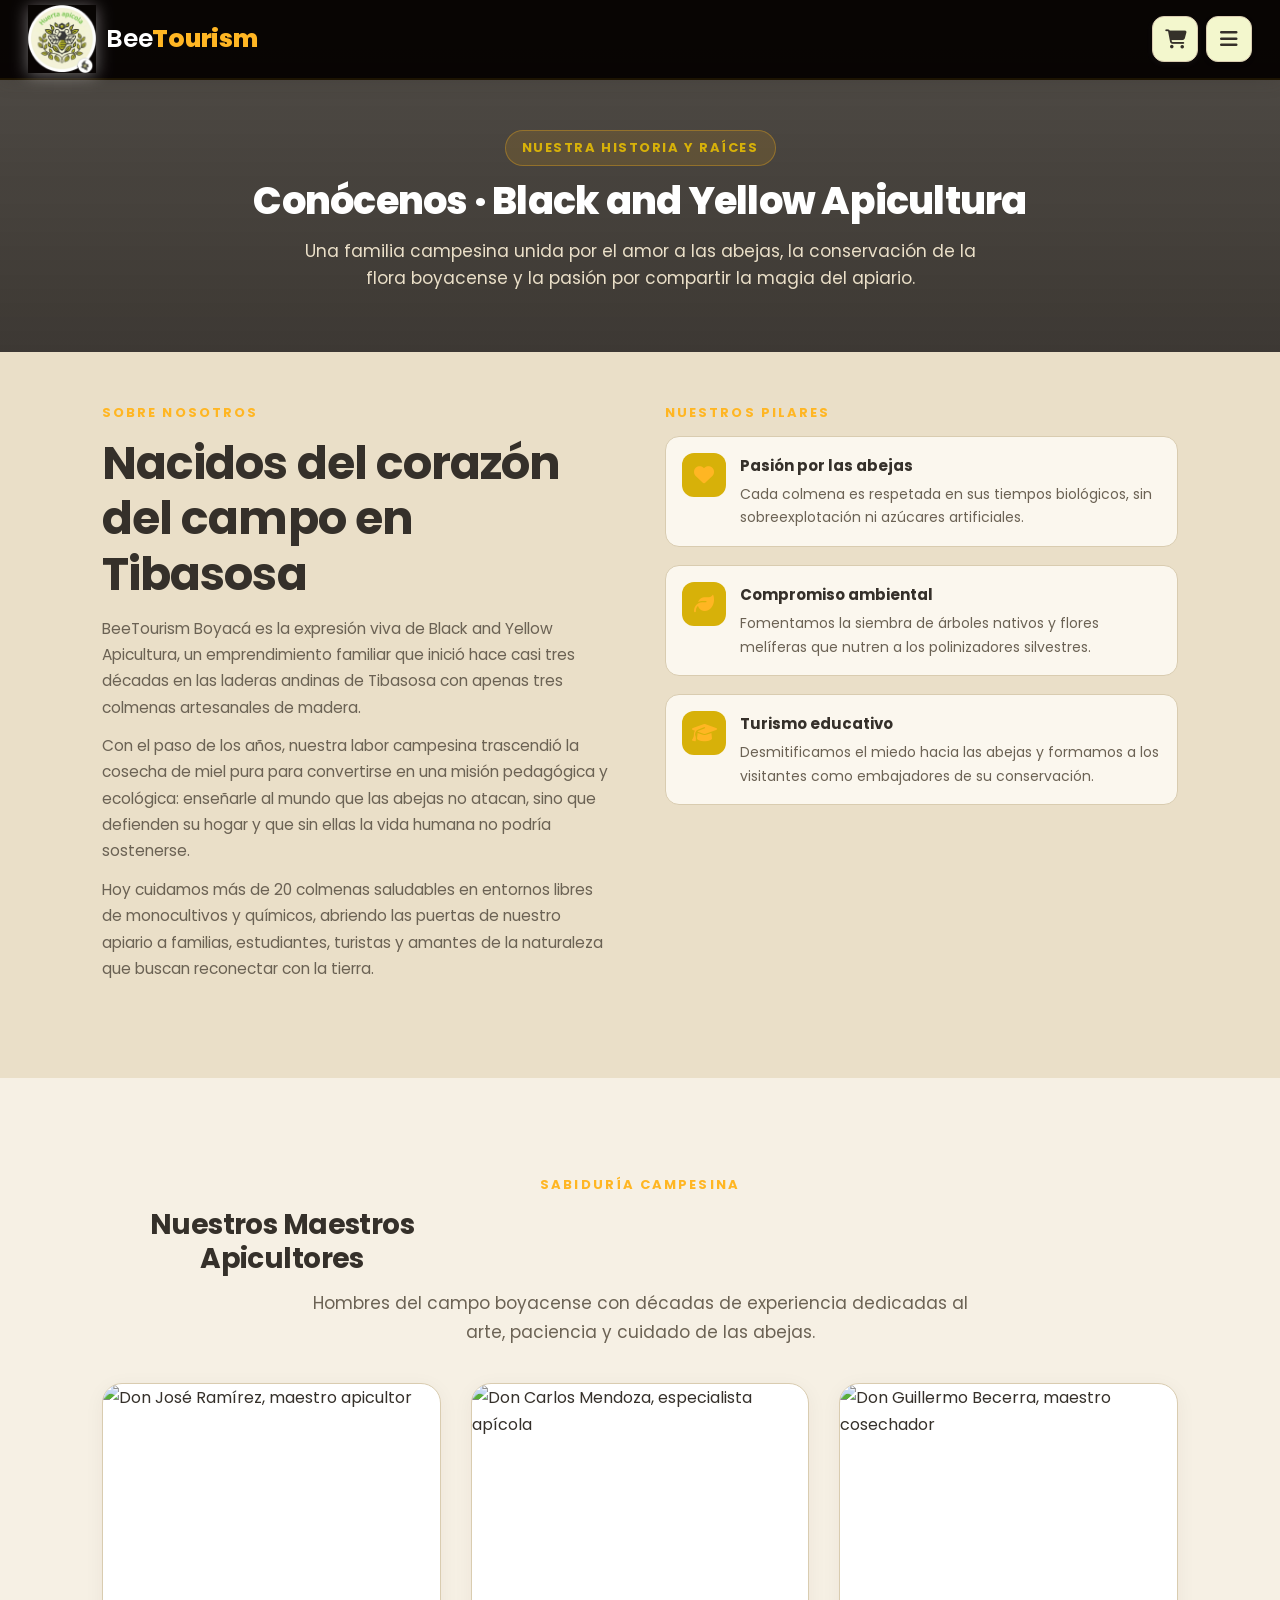
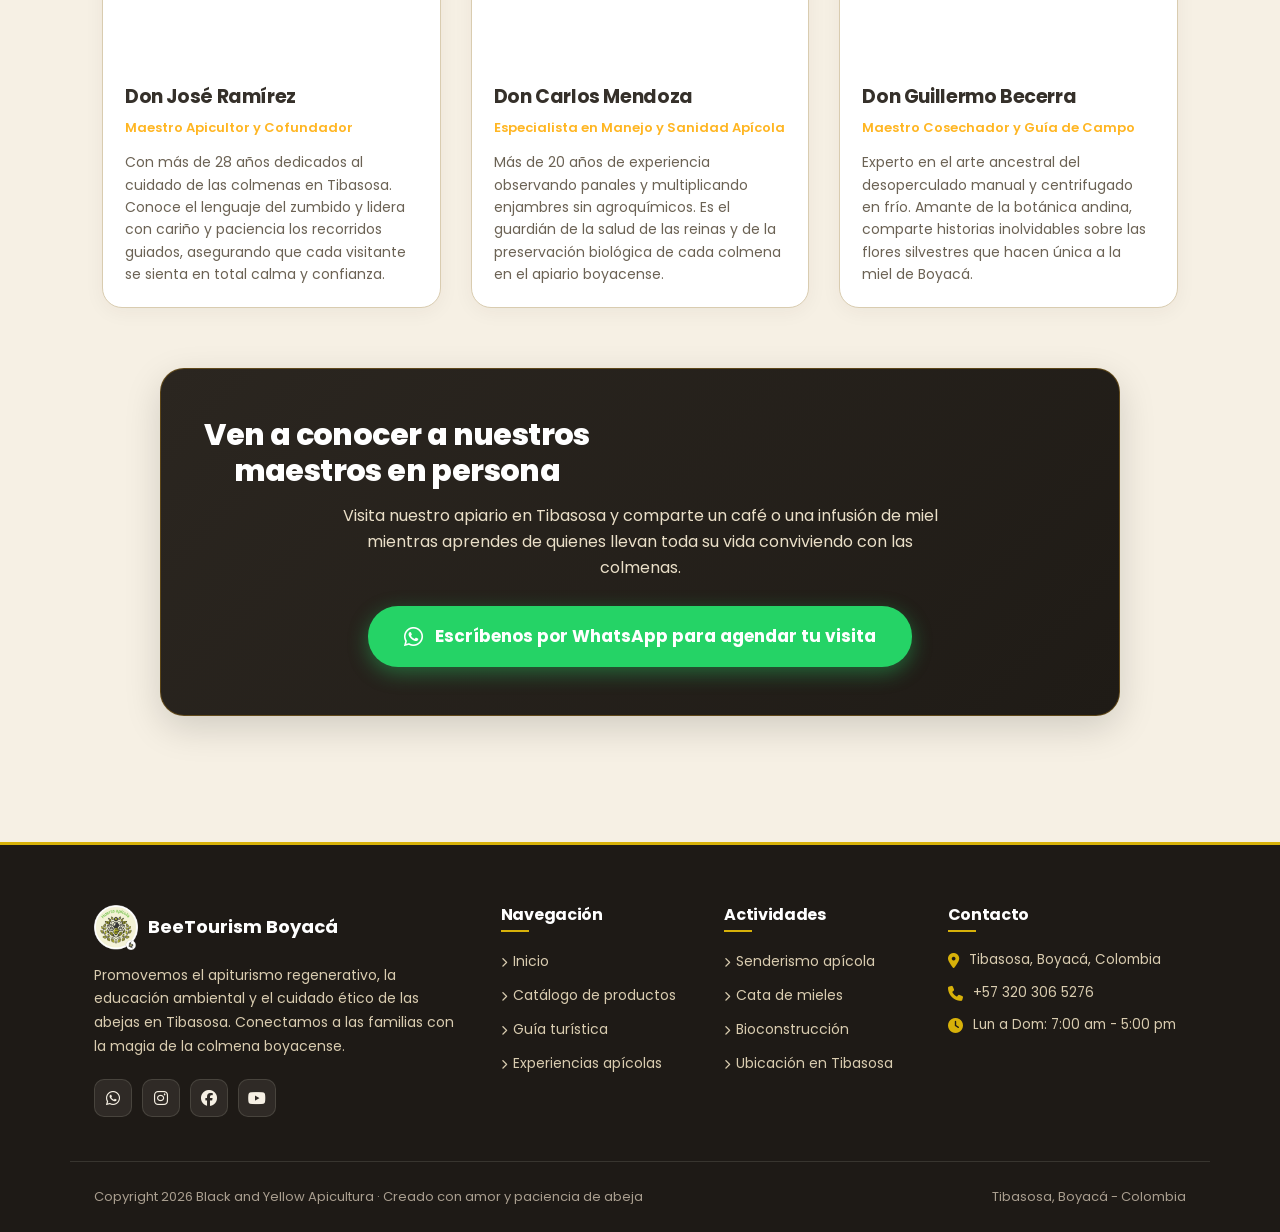
==== conocenos.html @ ba10f4d8 "primer commit front" ====
<!DOCTYPE html>
<html lang="es">

<head>
    <meta charset="utf-8">
    <meta name="viewport" content="width=device-width, initial-scale=1, viewport-fit=cover">
    <title>Conócenos · BeeTourism Boyacá</title>
    <meta name="description" content="Conoce la historia de Black and Yellow Apicultura y a nuestros maestros apicultores tradicionales en Tibasosa, Boyacá.">
    <link rel="preconnect" href="https://fonts.googleapis.com">
    <link rel="preconnect" href="https://fonts.gstatic.com" crossorigin>
    <link href="https://fonts.googleapis.com/css2?family=Poppins:wght@400;500;600;700;800&display=swap" rel="stylesheet">
    <link rel="stylesheet" href="https://cdnjs.cloudflare.com/ajax/libs/font-awesome/6.5.1/css/all.min.css" crossorigin="anonymous" referrerpolicy="no-referrer">
    <link rel="stylesheet" href="BeeTourism.css">
</head>

<body>

    <header id="navbar">
        <a class="logo" href="BeeTourism.html" aria-label="BeeTourism inicio">
            <img src="logo.png" alt="BeeTourism Boyacá Logo">
            <span class="logo-text">Bee<strong>Tourism</strong></span>
        </a>

        <div class="nav-right">
            <button class="nav-btn cart-btn" id="oc" aria-label="Abrir carrito">
                <i class="fa-solid fa-cart-shopping"></i>
                <b id="cn" data-n="0"></b>
            </button>
            <button class="nav-btn menu-btn" id="om" aria-label="Abrir menú">
                <i class="fa-solid fa-bars"></i>
            </button>
        </div>
    </header>

    <div class="veil" id="veil"></div>

    <aside id="side" aria-label="Menú de navegación">
        <button class="btn-close" data-close aria-label="Cerrar menú">
            <i class="fa-solid fa-xmark"></i>
        </button>
        <div class="side-logo">
            <img src="logo.png" alt="BeeTourism Logo" style="width: 38px; height: auto;">
            <span>BeeTourism</span>
        </div>
        <nav>
            <a href="BeeTourism.html">
                <span class="nav-num">01</span>
                Inicio
            </a>
            <a href="catalogo.html">
                <span class="nav-num">02</span>
                Catálogo de productos
            </a>
            <a href="guia-turistica.html">
                <span class="nav-num">03</span>
                Guía turística
            </a>
            <a href="experiencias.html">
                <span class="nav-num">04</span>
                Experiencias apícolas
            </a>
        </nav>
        <p class="side-foot">Tibasosa, Boyacá - Colombia</p>
    </aside>

    <aside id="cart" aria-label="Carrito de compras">
        <button class="btn-close" data-close aria-label="Cerrar carrito">
            <i class="fa-solid fa-xmark"></i>
        </button>
        <h2 class="cart-title"><i class="fa-solid fa-basket-shopping" style="color:var(--honey); margin-right:8px;"></i>Tu carrito</h2>
        <div id="items"></div>
        <div id="foot" class="hide">
            <div class="tot">
                <span>Total</span>
                <span id="tot"></span>
            </div>
            <button class="btn-wa" id="wa-btn">
                <i class="fa-brands fa-whatsapp" style="font-size: 20px;"></i>
                Vamos a WhatsApp
            </button>
            <p class="cart-note">Coordinamos el pago y el despacho por WhatsApp.</p>
        </div>
    </aside>

    <main>

        <section class="page-hero" style="background-image: linear-gradient(rgba(35, 31, 27, 0.78), rgba(35, 31, 27, 0.88)), url('https://images.unsplash.com/photo-1508873696983-2df5293cb32f?auto=format&fit=crop&w=1600&q=80');">
            <span class="eyebrow">Nuestra Historia y Raíces</span>
            <h1>Conócenos · Black and Yellow Apicultura</h1>
            <p>Una familia campesina unida por el amor a las abejas, la conservación de la flora boyacense y la pasión por compartir la magia del apiario.</p>
        </section>

        <section class="bg-alt" style="padding-top: 50px;">
            <div class="wrap two-col">
                <div class="rv">
                    <span class="eyebrow">Sobre nosotros</span>
                    <h2>Nacidos del corazón del campo en Tibasosa</h2>
                    <p>BeeTourism Boyacá es la expresión viva de Black and Yellow Apicultura, un emprendimiento familiar que inició hace casi tres décadas en las laderas andinas de Tibasosa con apenas tres colmenas artesanales de madera.</p>
                    <p>Con el paso de los años, nuestra labor campesina trascendió la cosecha de miel pura para convertirse en una misión pedagógica y ecológica: enseñarle al mundo que las abejas no atacan, sino que defienden su hogar y que sin ellas la vida humana no podría sostenerse.</p>
                    <p>Hoy cuidamos más de 20 colmenas saludables en entornos libres de monocultivos y químicos, abriendo las puertas de nuestro apiario a familias, estudiantes, turistas y amantes de la naturaleza que buscan reconectar con la tierra.</p>
                </div>

                <div class="rv">
                    <span class="eyebrow">Nuestros Pilares</span>
                    <div class="valores" style="margin-top: 10px;">
                        <div class="valor-item">
                            <div class="valor-icon">
                                <i class="fa-solid fa-heart" style="font-size: 20px; color: var(--honey-d);"></i>
                            </div>
                            <div>
                                <strong>Pasión por las abejas</strong>
                                <p>Cada colmena es respetada en sus tiempos biológicos, sin sobreexplotación ni azúcares artificiales.</p>
                            </div>
                        </div>
                        <div class="valor-item">
                            <div class="valor-icon">
                                <i class="fa-solid fa-leaf" style="font-size: 20px; color: var(--honey-d);"></i>
                            </div>
                            <div>
                                <strong>Compromiso ambiental</strong>
                                <p>Fomentamos la siembra de árboles nativos y flores melíferas que nutren a los polinizadores silvestres.</p>
                            </div>
                        </div>
                        <div class="valor-item">
                            <div class="valor-icon">
                                <i class="fa-solid fa-graduation-cap" style="font-size: 20px; color: var(--honey-d);"></i>
                            </div>
                            <div>
                                <strong>Turismo educativo</strong>
                                <p>Desmitificamos el miedo hacia las abejas y formamos a los visitantes como embajadores de su conservación.</p>
                            </div>
                        </div>
                    </div>
                </div>
            </div>
        </section>

        <section>
            <div class="wrap">
                <div style="text-align: center;">
                    <span class="eyebrow">Sabiduría Campesina</span>
                    <h2 class="rv" style="font-size: 28px; margin-top: 8px;">Nuestros Maestros Apicultores</h2>
                    <p class="lead rv" style="max-width: 680px; margin: 10px auto 0;">Hombres del campo boyacense con décadas de experiencia dedicadas al arte, paciencia y cuidado de las abejas.</p>
                </div>

                <div class="beekeepers-grid">

                    <article class="beekeeper-card rv">
                        <img class="beekeeper-img" src="https://images.unsplash.com/photo-1508873696983-2df5293cb32f?auto=format&fit=crop&w=800&q=80" alt="Don José Ramírez, maestro apicultor">
                        <div class="beekeeper-info">
                            <h3>Don José Ramírez</h3>
                            <span class="beekeeper-role">Maestro Apicultor y Cofundador</span>
                            <p>Con más de 28 años dedicados al cuidado de las colmenas en Tibasosa. Conoce el lenguaje del zumbido y lidera con cariño y paciencia los recorridos guiados, asegurando que cada visitante se sienta en total calma y confianza.</p>
                        </div>
                    </article>

                    <article class="beekeeper-card rv">
                        <img class="beekeeper-img" src="https://images.unsplash.com/photo-1473081556163-2a17de81fc97?auto=format&fit=crop&w=800&q=80" alt="Don Carlos Mendoza, especialista apícola">
                        <div class="beekeeper-info">
                            <h3>Don Carlos Mendoza</h3>
                            <span class="beekeeper-role">Especialista en Manejo y Sanidad Apícola</span>
                            <p>Más de 20 años de experiencia observando panales y multiplicando enjambres sin agroquímicos. Es el guardián de la salud de las reinas y de la preservación biológica de cada colmena en el apiario boyacense.</p>
                        </div>
                    </article>

                    <article class="beekeeper-card rv">
                        <img class="beekeeper-img" src="https://images.unsplash.com/photo-1588600878108-578307a3cc9d?auto=format&fit=crop&w=800&q=80" alt="Don Guillermo Becerra, maestro cosechador">
                        <div class="beekeeper-info">
                            <h3>Don Guillermo Becerra</h3>
                            <span class="beekeeper-role">Maestro Cosechador y Guía de Campo</span>
                            <p>Experto en el arte ancestral del desoperculado manual y centrifugado en frío. Amante de la botánica andina, comparte historias inolvidables sobre las flores silvestres que hacen única a la miel de Boyacá.</p>
                        </div>
                    </article>

                </div>

                <div class="cta-banner rv">
                    <h2>Ven a conocer a nuestros maestros en persona</h2>
                    <p>Visita nuestro apiario en Tibasosa y comparte un café o una infusión de miel mientras aprendes de quienes llevan toda su vida conviviendo con las colmenas.</p>
                    <a class="btn-cta-wa" href="https://wa.me/573203065276?text=Hola%2C%20quisiera%20conocer%20el%20apiario%20y%20agendar%20una%20visita%20en%20BeeTourism" target="_blank" rel="noopener">
                        <i class="fa-brands fa-whatsapp"></i>
                        Escríbenos por WhatsApp para agendar tu visita
                    </a>
                </div>
            </div>
        </section>

    </main>

    <footer>
        <div class="footer-top">
            <div class="footer-col">
                <div class="footer-brand">
                    <img src="logo.png" alt="BeeTourism Boyacá">
                    <span>BeeTourism Boyacá</span>
                </div>
                <p class="footer-desc">Promovemos el apiturismo regenerativo, la educación ambiental y el cuidado ético de las abejas en Tibasosa. Conectamos a las familias con la magia de la colmena boyacense.</p>
                <div class="footer-social">
                    <a href="https://wa.me/573203065276" target="_blank" rel="noopener" aria-label="WhatsApp"><i class="fa-brands fa-whatsapp"></i></a>
                    <a href="#" aria-label="Instagram"><i class="fa-brands fa-instagram"></i></a>
                    <a href="#" aria-label="Facebook"><i class="fa-brands fa-facebook"></i></a>
                    <a href="#" aria-label="YouTube"><i class="fa-brands fa-youtube"></i></a>
                </div>
            </div>

            <div class="footer-col">
                <h4>Navegación</h4>
                <ul class="footer-links">
                    <li><a href="BeeTourism.html"><i class="fa-solid fa-chevron-right" style="font-size:10px;"></i> Inicio</a></li>
                    <li><a href="catalogo.html"><i class="fa-solid fa-chevron-right" style="font-size:10px;"></i> Catálogo de productos</a></li>
                    <li><a href="guia-turistica.html"><i class="fa-solid fa-chevron-right" style="font-size:10px;"></i> Guía turística</a></li>
                    <li><a href="experiencias.html"><i class="fa-solid fa-chevron-right" style="font-size:10px;"></i> Experiencias apícolas</a></li>
                </ul>
            </div>

            <div class="footer-col">
                <h4>Actividades</h4>
                <ul class="footer-links">
                    <li><a href="experiencias.html"><i class="fa-solid fa-chevron-right" style="font-size:10px;"></i> Senderismo apícola</a></li>
                    <li><a href="experiencias.html"><i class="fa-solid fa-chevron-right" style="font-size:10px;"></i> Cata de mieles</a></li>
                    <li><a href="experiencias.html"><i class="fa-solid fa-chevron-right" style="font-size:10px;"></i> Bioconstrucción</a></li>
                    <li><a href="BeeTourism.html#contacto"><i class="fa-solid fa-chevron-right" style="font-size:10px;"></i> Ubicación en Tibasosa</a></li>
                </ul>
            </div>

            <div class="footer-col">
                <h4>Contacto</h4>
                <ul class="footer-contact-list">
                    <li>
                        <i class="fa-solid fa-location-dot"></i>
                        <span>Tibasosa, Boyacá, Colombia</span>
                    </li>
                    <li>
                        <i class="fa-solid fa-phone"></i>
                        <span>+57 320 306 5276</span>
                    </li>
                    <li>
                        <i class="fa-solid fa-clock"></i>
                        <span>Lun a Dom: 7:00 am - 5:00 pm</span>
                    </li>
                </ul>
            </div>
        </div>

        <div class="footer-bottom">
            <p>Copyright <span id="yr"></span> Black and Yellow Apicultura · Creado con amor y paciencia de abeja</p>
            <p>Tibasosa, Boyacá - Colombia</p>
        </div>
    </footer>

    <div id="wa-alerta" class="wa-alerta hide">
        <div class="wa-alerta-box">
            <div class="wa-alerta-icon">
                <i class="fa-brands fa-whatsapp" style="font-size: 38px; color: #25D366;"></i>
            </div>
            <h3>Producto agregado al carrito</h3>
            <p>Tu pedido está listo. Para finalizar la compra, te llevamos directamente a WhatsApp donde coordinaremos el pago y el envío.</p>
            <div class="wa-alerta-btns">
                <button class="btn-wa-alerta" id="wa-alerta-ir">Vamos a WhatsApp</button>
                <button class="btn-cancelar-alerta" id="wa-alerta-cerrar">Seguir comprando</button>
            </div>
        </div>
    </div>

    <script src="BeeTourism.js"></script>

</body>

</html>
---- BeeTourism.css ----
:root {
    --bg: #F6F0E4;
    --alt: #EADFC8;
    --ink: #35302A;
    --soft: #6B6254;
    --honey: #d7b109;
    --honey-d: #ffb623;
    --card: #FBF7EE;
    --line: #D9CCB0;
    --green-wa: #25D366;
    --green-wa-dark: #128C7E;
}



* {
    box-sizing: border-box;
    margin: 0;
    padding: 0;
}

body {
    background: var(--bg);
    color: var(--ink);
    font-family: 'Poppins', sans-serif;
    font-size: 16px;
    line-height: 1.7;
}

h1,
h2,
h3,
h4,
h5,
h6 {
    font-family: 'Poppins', sans-serif;
    line-height: 1.2;
    letter-spacing: -0.02em;
}

p,
ul,
li,
a,
button,
input,
span,
label,
nav {
    font-family: 'Poppins', sans-serif;
}

img,
svg {
    max-width: 100%;
    display: block;
}

header {
    position: fixed;
    top: 0;
    left: 0;
    right: 0;
    z-index: 30;
    background: rgba(5, 2, 0, 0.95);
    border-bottom: 2px solid rgba(116, 79, 0, 0.2);
    display: flex;
    align-items: center;
    justify-content: space-between;
    height: 80px;
    padding: 0 28px;
    box-shadow: 0 2px 16px rgba(53, 48, 42, 0.181);
}

.logo {
    width: 68px;
    display: flex;
    align-items: center;
    gap: 10px;
    text-decoration: none;
    box-shadow: 0 2px 16px rgba(251, 250, 250, 0.434);
}



.logo-text {
    font-size: 25px;
    font-weight: 600;
    color: #fff;
    letter-spacing: -0.01em;
}

.logo-text strong {
    font-weight: 800;
    color: var(--honey-d);
}


.nav-right {
    display: flex;
    align-items: center;
    gap: 8px;
}

.nav-btn {
    background: none;
    border: none;
    width: 48px;
    height: 48px;
    border-radius: 12px;
    cursor: pointer;
    display: flex;
    align-items: center;
    justify-content: center;
    color: var(--ink);
    transition: background 0.2s, transform 0.2s;
    position: relative;
}

.nav-btn:hover {
    background: var(--alt);
    transform: scale(1.05);
}

.cart-btn {
    position: relative;
       background: #f3f7cd;
    border: 1.5px solid var(--line);
    width: 46px;
    height: 46px;
    border-radius: 12px;
    cursor: pointer;
    display: flex;
    align-items: center;
    justify-content: center;
    color: var(--ink);
    font-size: 19px;
    transition: all 0.25s ease;
    box-shadow: 0 2px 6px rgba(195, 191, 187, 0.06);
}

.cart-btn:hover {
    background: #FFFDF8;
    border-color: var(--honey);
    color: var(--honey-d);
    transform: translateY(-2px);
    box-shadow: 0 6px 16px rgba(229, 227, 222, 0.22);
}

.cart-btn b {
    position: absolute;
    top: -6px;
    right: -6px;
    background: var(--honey);
    color: #2B2620;
    font-size: 11px;
    font-weight: 800;
    min-width: 20px;
    height: 20px;
    padding: 0 4px;
    border-radius: 10px;
    display: flex;
    align-items: center;
    justify-content: center;
    line-height: 1;
    border: 2px solid #FFFFFF;
    box-shadow: 0 2px 6px rgba(0, 0, 0, 0.15);
}

.cart-btn b:empty,
.cart-btn b[data-n="0"] {
    display: none;
}

.menu-btn {
    background: #f3f7cd;
    border: 1.5px solid var(--line);
    width: 46px;
    height: 46px;
    border-radius: 12px;
    cursor: pointer;
    display: flex;
    align-items: center;
    justify-content: center;
    color: var(--ink);
    font-size: 20px;
    transition: all 0.25s ease;
    box-shadow: 0 2px 6px rgba(53, 48, 42, 0.06);
}

.menu-btn:hover {
    background: #FFFDF8;
    border-color: var(--honey);
    color: var(--honey-d);
    transform: translateY(-2px);
    box-shadow: 0 6px 16px rgba(227, 162, 26, 0.22);
}

.veil {
    position: fixed;
    inset: 0;
    background: rgba(30, 26, 20, 0.5);
    opacity: 0;
    pointer-events: none;
    transition: opacity 0.3s;
    z-index: 40;
}

.veil.on {
    opacity: 1;
    pointer-events: auto;
}

aside {
    position: fixed;
    top: 0;
    bottom: 0;
    width: min(86vw, 340px);
    background: var(--card);
    z-index: 50;
    transition: transform 0.4s cubic-bezier(0.2, 0.8, 0.2, 1);
    padding: 28px;
    display: flex;
    flex-direction: column;
    overflow-y: auto;
}

#side {
    left: 0;
    transform: translateX(-100%);
    border-right: 3px solid var(--honey);
}

#cart {
    right: 0;
    transform: translateX(100%);
    border-left: 3px solid var(--honey);
    width: min(92vw, 420px);
}

#side.on {
    transform: translateX(0);
}

#cart.on {
    transform: translateX(0);
}

.btn-close {
    align-self: flex-end;
    background: none;
    border: none;
    cursor: pointer;
    color: var(--ink);
    width: 40px;
    height: 40px;
    display: flex;
    align-items: center;
    justify-content: center;
    border-radius: 8px;
    transition: background 0.2s;
    margin-bottom: 8px;
}

.btn-close:hover {
    background: var(--alt);
}

.side-logo {
    display: flex;
    align-items: center;
    gap: 10px;
    margin-bottom: 28px;
    font-size: 18px;
    font-weight: 700;
    color: var(--ink);
}

nav a {
    display: flex;
    align-items: center;
    gap: 14px;
    padding: 16px 0;
    border-bottom: 1px solid var(--line);
    color: var(--ink);
    text-decoration: none;
    font-size: 17px;
    font-weight: 600;
    transition: padding-left 0.25s, color 0.25s;
}

nav a:hover {
    padding-left: 10px;
    color: var(--honey-d);
}

.nav-num {
    font-size: 13px;
    color: var(--honey-d);
    font-weight: 700;
    width: 24px;
    flex-shrink: 0;
}

.side-foot {
    margin-top: auto;
    padding-top: 20px;
    font-size: 13px;
    color: var(--soft);
}

.cart-title {
    font-size: 26px;
    font-weight: 800;
    margin-bottom: 20px;
    display: flex;
    align-items: center;
}

.cart-note {
    font-size: 13px;
    color: var(--soft);
    margin-top: 10px;
    text-align: center;
}

.wrap {
    max-width: 1120px;
    margin: 0 auto;
    padding: 0 22px;
}

section {
    padding: 96px 0;
}

.bg-alt {
    background: var(--alt);
}

.eyebrow {
    font-size: 13px;
    font-weight: 700;
    letter-spacing: 0.16em;
    text-transform: uppercase;
    color: var(--honey-d);
    display: block;
    margin-bottom: 12px;
}

h2 {
    font-size: clamp(28px, 5vw, 46px);
    margin-bottom: 14px;
    max-width: 20ch;
}

.lead {
    color: var(--soft);
    max-width: 60ch;
    margin-bottom: 40px;
    font-size: 17px;
}

.rv {
    opacity: 0;
    transform: translateY(24px);
    transition: opacity 0.8s, transform 0.8s cubic-bezier(0.2, 0.8, 0.2, 1);
}

.rv.in {
    opacity: 1;
    transform: none;
}

.hero {
    padding: 150px 0 80px;
    position: relative;
    overflow: hidden;
    background-size: cover;
    background-position: center;
    background-repeat: no-repeat;
}

.hero-overlay {
    position: absolute;
    inset: 0;
    background: linear-gradient(135deg, rgba(30, 26, 20, 0.82) 0%, rgba(53, 48, 42, 0.7) 50%, rgba(30, 26, 20, 0.85) 100%);
    z-index: 1;
}

.hero .wrap {
    display: grid;
    grid-template-columns: 1.1fr 0.9fr;
    gap: 40px;
    align-items: center;
    position: relative;
    z-index: 2;
}

.hero .eyebrow {
    color: var(--honey);
}

.hero h1 {
    color: #FBF7EE;
    font-size: clamp(38px, 7vw, 74px);
    margin-bottom: 20px;
    font-weight: 800;
}

.hero h1 em {
    font-style: normal;
    background: var(--honey);
    color: #2B2620;
    padding: 0 0.18em;
    border-radius: 6px;
}

.hero .lead {
    color: rgba(251, 247, 238, 0.75);
}

.hero .stat-item b {
    color: var(--honey);
}

.hero .stat-item span {
    color: rgba(251, 247, 238, 0.6);
}

.hero .btn-primary {
    background: var(--honey);
    color: #2B2620;
    border-color: var(--honey);
}

.hero .btn-primary:hover {
    background: var(--honey-d);
    border-color: var(--honey-d);
}

.hero .btn-outline {
    color: #FBF7EE;
    border-color: rgba(251, 247, 238, 0.4);
}

.hero .btn-outline:hover {
    background: var(--honey);
    border-color: var(--honey);
    color: #2B2620;
}

.hero-visual {
    display: flex;
    align-items: center;
    justify-content: center;
    min-height: 420px;
}

.honeycomb-grid {
    display: flex;
    flex-wrap: wrap;
    justify-content: center;
    align-items: center;
    gap: 12px;
    max-width: 380px;
    animation: floatIn 1s cubic-bezier(0.2, 0.8, 0.2, 1) both;
}

@keyframes floatIn {
    from {
        opacity: 0;
        transform: translateY(30px) scale(0.9);
    }
    to {
        opacity: 1;
        transform: none;
    }
}

.hc-hex {
    width: 105px;
    height: 115px;
    clip-path: polygon(50% 0%, 100% 25%, 100% 75%, 50% 100%, 0% 75%, 0% 25%);
    transition: transform 0.4s cubic-bezier(0.2, 1.4, 0.4, 1);
    animation: hexPop 0.6s cubic-bezier(0.2, 1.4, 0.4, 1) both;
}

.hc-hex:nth-child(1) { animation-delay: 0.1s; }
.hc-hex:nth-child(2) { animation-delay: 0.2s; }
.hc-hex:nth-child(3) { animation-delay: 0.3s; }
.hc-hex:nth-child(4) { animation-delay: 0.15s; }
.hc-hex:nth-child(5) { animation-delay: 0.25s; }
.hc-hex:nth-child(6) { animation-delay: 0.35s; }
.hc-hex:nth-child(7) { animation-delay: 0.4s; }

@keyframes hexPop {
    from {
        transform: scale(0) rotate(-20deg);
        opacity: 0;
    }
}

.hc-hex:hover {
    transform: scale(1.12) rotate(5deg);
    z-index: 2;
}

.hc-hex.big {
    width: 130px;
    height: 143px;
}

.hc-hex-inner {
    width: 100%;
    height: 100%;
    clip-path: polygon(50% 0%, 100% 25%, 100% 75%, 50% 100%, 0% 75%, 0% 25%);
    background: rgba(251, 247, 238, 0.08);
    border: none;
    display: flex;
    flex-direction: column;
    align-items: center;
    justify-content: center;
    gap: 6px;
    backdrop-filter: blur(8px);
    -webkit-backdrop-filter: blur(8px);
    transition: background 0.3s;
}

.hc-hex:hover .hc-hex-inner {
    background: rgba(227, 162, 26, 0.2);
}

.hc-hex-inner.accent {
    background: rgba(227, 162, 26, 0.12);
}

.hc-hex-inner.golden {
    background: var(--honey);
}

.hc-hex-inner.golden i {
    color: #2B2620;
    font-size: 30px;
}

.hc-hex-inner.golden span {
    color: #2B2620;
    font-weight: 700;
}

.hc-hex-inner i {
    font-size: 24px;
    color: var(--honey);
}

.hc-hex-inner span {
    font-size: 11px;
    font-weight: 600;
    color: rgba(251, 247, 238, 0.8);
    text-align: center;
    letter-spacing: 0.03em;
}

.hero-btns {
    display: flex;
    gap: 14px;
    flex-wrap: wrap;
    margin-bottom: 40px;
}

.btn-primary {
    display: inline-block;
    background: var(--ink);
    color: var(--bg);
    padding: 14px 28px;
    border-radius: 40px;
    font-weight: 700;
    font-size: 15px;
    text-decoration: none;
    border: 2px solid var(--ink);
    cursor: pointer;
    transition: transform 0.2s, background 0.2s, color 0.2s;
}

.btn-primary:hover {
    transform: translateY(-3px);
    background: var(--honey);
    border-color: var(--honey);
    color: #2B2620;
}

.btn-outline {
    display: inline-block;
    background: none;
    color: var(--ink);
    padding: 14px 28px;
    border-radius: 40px;
    font-weight: 700;
    font-size: 15px;
    text-decoration: none;
    border: 2px solid var(--ink);
    cursor: pointer;
    transition: transform 0.2s, background 0.2s, color 0.2s;
}

.btn-outline:hover {
    transform: translateY(-3px);
    background: var(--honey);
    border-color: var(--honey);
    color: #2B2620;
}

.btn-wa {
    display: flex;
    align-items: center;
    justify-content: center;
    gap: 10px;
    background: var(--green-wa);
    color: white;
    padding: 14px 20px;
    border-radius: 12px;
    font-weight: 700;
    font-size: 15px;
    text-decoration: none;
    border: none;
    cursor: pointer;
    width: 100%;
    transition: background 0.2s, transform 0.2s;
}

.btn-wa:hover {
    background: var(--green-wa-dark);
    transform: translateY(-2px);
}

.block-wa {
    display: flex;
}

.stats {
    display: flex;
    gap: 32px;
    flex-wrap: wrap;
}

.stat-item {
    text-align: left;
}

.stat-item b {
    display: block;
    font-size: 36px;
    font-weight: 800;
    color: var(--honey-d);
    line-height: 1;
}

.stat-item span {
    font-size: 13px;
    color: var(--soft);
}

.cluster {
    position: relative;
    height: 420px;
}

.cluster .hex {
    position: absolute;
    width: var(--s);
    height: calc(var(--s) * 1.1);
    background: var(--honey);
    clip-path: polygon(50% 0%, 100% 25%, 100% 75%, 50% 100%, 0% 75%, 0% 25%);
    display: flex;
    align-items: center;
    justify-content: center;
    font-size: calc(var(--s) * 0.38);
    animation: pop 0.7s cubic-bezier(0.2, 1.4, 0.4, 1) both;
    animation-delay: var(--d);
}

.cluster .hex:nth-child(even) {
    background: var(--alt);
    outline: 2px solid var(--honey);
    outline-offset: -2px;
}

.cluster .hex.k {
    background: #4A4238;
}

@keyframes pop {
    from {
        transform: scale(0) rotate(-30deg);
        opacity: 0;
    }
}

.wrap-wide {
    max-width: 1320px;
    margin: 0 auto;
    padding: 0 22px;
}

.carousel-stage {
    position: relative;
    display: flex;
    align-items: center;
    gap: 0;
}

.carousel-stage .arrow-btn {
    position: absolute;
    top: 50%;
    transform: translateY(-50%);
    z-index: 5;
    width: 50px;
    height: 50px;
    border-radius: 50%;
    border: 2px solid var(--ink);
    background: var(--card);
    color: var(--ink);
    cursor: pointer;
    display: flex;
    align-items: center;
    justify-content: center;
    transition: background 0.2s, border-color 0.2s, color 0.2s, transform 0.2s;
    box-shadow: 0 4px 16px rgba(53, 48, 42, 0.15);
}

.carousel-stage .arrow-left {
    left: -16px;
}

.carousel-stage .arrow-right {
    right: -16px;
}

.carousel-stage .arrow-btn:hover {
    background: var(--honey);
    border-color: var(--honey);
    color: #2B2620;
    transform: translateY(-50%) scale(1.1);
}

.carousel-dots {
    display: flex;
    gap: 8px;
    justify-content: center;
    margin-top: 20px;
}

.dot {
    width: 8px;
    height: 8px;
    border-radius: 50%;
    background: var(--line);
    cursor: pointer;
    transition: background 0.3s, transform 0.3s;
    border: none;
}

.dot.active {
    background: var(--honey-d);
    transform: scale(1.4);
}

.carousel-wrapper {
    overflow: hidden;
    border-radius: 22px;
    flex: 1;
}

.track {
    display: flex;
    gap: 22px;
    overflow-x: auto;
    scroll-snap-type: x mandatory;
    padding: 6px 4px 18px;
    scrollbar-width: none;
    transition: scroll 0.5s;
}

.track::-webkit-scrollbar {
    display: none;
}

.slide {
    flex: 0 0 min(80%, 320px);
    scroll-snap-align: start;
    background: var(--card);
    border: 1px solid var(--line);
    border-radius: 22px;
    padding: 22px;
    display: grid;
    gap: 10px;
    transition: transform 0.3s, border-color 0.3s, box-shadow 0.3s;
}

.slide:hover {
    transform: translateY(-6px);
    border-color: var(--honey);
    box-shadow: 0 10px 30px rgba(227, 162, 26, 0.2);
}

.ph {
    aspect-ratio: 4 / 3;
    background: linear-gradient(135deg, var(--alt), var(--line));
    border-radius: 14px;
    display: flex;
    align-items: center;
    justify-content: center;
    font-size: 64px;
    position: relative;
    overflow: hidden;
}

.ph::after {
    content: '';
    position: absolute;
    bottom: -20px;
    right: -20px;
    width: 100px;
    height: 110px;
    background: var(--honey);
    opacity: 0.3;
    clip-path: polygon(50% 0%, 100% 25%, 100% 75%, 50% 100%, 0% 75%, 0% 25%);
}

.slide h3 {
    font-size: 19px;
    font-weight: 700;
}

.slide p {
    font-size: 14px;
    color: var(--soft);
}

.row {
    display: flex;
    justify-content: space-between;
    align-items: center;
    gap: 10px;
}

.price {
    font-size: 20px;
    font-weight: 800;
    color: var(--honey-d);
}

.tag {
    font-size: 12px;
    font-weight: 700;
    padding: 4px 10px;
    border-radius: 12px;
    background: #DDE9D3;
    color: #2F5A2A;
}

.tag.low {
    background: #F4DFB3;
    color: #6B4A06;
}

.tag.out {
    background: #E8D2CC;
    color: #7A2E1E;
}

.add {
    background: var(--honey);
    color: #2B2620;
    border: none;
    padding: 11px 18px;
    border-radius: 30px;
    font-weight: 700;
    font-size: 14px;
    cursor: pointer;
    transition: transform 0.15s, background 0.2s;
    font-family: 'Poppins', sans-serif;
}

.add:hover {
    transform: scale(1.06);
    background: var(--honey-d);
    color: white;
}

.add:disabled {
    opacity: 0.45;
    cursor: not-allowed;
    transform: none;
}

.chips {
    display: flex;
    gap: 8px;
    flex-wrap: wrap;
    margin-bottom: 28px;
}

.chip {
    border: 2px solid var(--line);
    background: none;
    color: var(--ink);
    padding: 9px 20px;
    border-radius: 30px;
    cursor: pointer;
    font-weight: 600;
    font-size: 14px;
    transition: background 0.2s, border-color 0.2s, transform 0.2s;
    font-family: 'Poppins', sans-serif;
}

.chip:hover {
    background: var(--card);
    transform: translateY(-2px);
}

.chip.on {
    background: var(--honey);
    border-color: var(--honey);
    color: #2B2620;
}

.cgrid {
    display: grid;
    grid-template-columns: repeat(auto-fill, minmax(260px, 1fr));
    gap: 22px;
}

.cgrid .slide {
    flex: none;
}

.exp-grid {
    display: grid;
    grid-template-columns: repeat(auto-fit, minmax(280px, 1fr));
    gap: 22px;
    margin-bottom: 40px;
}

.card {
    background: var(--card);
    border: 1px solid var(--line);
    border-radius: 20px;
    padding: 28px;
    transition: transform 0.3s, border-color 0.3s, box-shadow 0.3s;
}

.card:hover {
    transform: translateY(-6px);
    border-color: var(--honey);
    box-shadow: 0 12px 32px rgba(227, 162, 26, 0.18);
}

.card .hex {
    width: 56px;
    height: 62px;
    background: var(--honey);
    clip-path: polygon(50% 0%, 100% 25%, 100% 75%, 50% 100%, 0% 75%, 0% 25%);
    display: flex;
    align-items: center;
    justify-content: center;
    font-size: 24px;
    margin-bottom: 18px;
}

.card h3 {
    font-size: 19px;
    font-weight: 700;
    margin-bottom: 8px;
}

.card p {
    color: var(--soft);
    font-size: 15px;
}

.meta {
    display: flex;
    gap: 8px;
    flex-wrap: wrap;
    margin-top: 14px;
}

.meta span {
    font-size: 12px;
    font-weight: 600;
    background: var(--alt);
    padding: 5px 12px;
    border-radius: 20px;
}

.info-boxes {
    display: grid;
    grid-template-columns: repeat(auto-fit, minmax(250px, 1fr));
    gap: 22px;
    margin-top: 10px;
}

.info-box {
    background: var(--ink);
    color: var(--bg);
    border-radius: 20px;
    padding: 30px;
    transition: transform 0.3s;
}

.info-box:hover {
    transform: translateY(-4px);
}

.info-icon {
    width: 54px;
    height: 54px;
    background: var(--honey);
    border-radius: 14px;
    display: flex;
    align-items: center;
    justify-content: center;
    margin-bottom: 16px;
    color: #2B2620;
    transition: transform 0.3s;
}

.info-box:hover .info-icon {
    transform: rotate(8deg) scale(1.1);
}

.info-box h3 {
    font-size: 18px;
    font-weight: 700;
    color: var(--honey);
    margin-bottom: 12px;
}

.info-box ul {
    padding-left: 18px;
    font-size: 14.5px;
    line-height: 1.8;
    color: var(--alt);
}

.tabs {
    display: flex;
    gap: 8px;
    flex-wrap: wrap;
    margin-bottom: 24px;
}

.pane {
    display: none;
    background: var(--card);
    border: 1px solid var(--line);
    border-radius: 20px;
    padding: 36px;
    animation: fadeIn 0.5s ease;
}

.pane.on {
    display: block;
}

@keyframes fadeIn {
    from {
        opacity: 0;
        transform: translateY(8px);
    }
}

.pane h3 {
    font-size: 22px;
    font-weight: 700;
    margin-bottom: 14px;
}

.pane p {
    color: var(--soft);
    font-size: 16px;
}

.pane p+p {
    margin-top: 14px;
}

.two-col {
    display: grid;
    grid-template-columns: 1fr 1fr;
    gap: 50px;
    align-items: start;
}

.two-col h2 {
    max-width: 100%;
}

.two-col p {
    color: var(--soft);
    font-size: 15.5px;
}

.two-col p+p {
    margin-top: 12px;
}

.valores {
    margin-top: 28px;
    display: grid;
    gap: 18px;
}

.valor-item {
    display: flex;
    align-items: flex-start;
    gap: 14px;
    padding: 16px;
    background: var(--card);
    border-radius: 14px;
    border: 1px solid var(--line);
    transition: border-color 0.3s, transform 0.3s;
}

.valor-item:hover {
    border-color: var(--honey);
    transform: translateX(6px);
}

.valor-icon {
    width: 44px;
    height: 44px;
    background: var(--honey);
    border-radius: 12px;
    display: flex;
    align-items: center;
    justify-content: center;
    color: #2B2620;
    flex-shrink: 0;
}

.valor-item strong {
    display: block;
    font-size: 15px;
    font-weight: 700;
    margin-bottom: 4px;
}

.valor-item p {
    font-size: 14px;
    color: var(--soft);
    margin: 0;
}

.contact-title {
    font-size: 22px;
    font-weight: 700;
    margin-bottom: 8px;
}

.contact-desc {
    color: var(--soft);
    font-size: 15px;
    margin-bottom: 4px;
}

.cinfo {
    list-style: none;
    display: grid;
    gap: 14px;
    margin: 20px 0 28px;
}

.cinfo li {
    display: flex;
    align-items: flex-start;
    gap: 12px;
}

.cinfo-icon {
    width: 36px;
    height: 36px;
    background: var(--honey);
    border-radius: 50%;
    display: flex;
    align-items: center;
    justify-content: center;
    color: #2B2620;
    flex-shrink: 0;
}

.cinfo small {
    color: var(--soft);
    font-size: 13px;
}

.ci {
    display: flex;
    gap: 14px;
    padding: 16px;
    margin-bottom: 12px;
    border: 1px solid var(--line);
    border-radius: 16px;
    background: var(--bg);
    align-items: center;
    transition: border-color 0.3s, box-shadow 0.3s;
}

.ci:hover {
    border-color: var(--honey);
    box-shadow: 0 4px 16px rgba(227, 162, 26, 0.12);
}

.ci-img {
    width: 64px;
    height: 64px;
    border-radius: 12px;
    object-fit: cover;
    flex-shrink: 0;
    background: linear-gradient(135deg, var(--alt), var(--line));
}

.ci-icon-fallback {
    width: 64px;
    height: 64px;
    border-radius: 12px;
    flex-shrink: 0;
    background: linear-gradient(135deg, var(--alt), var(--line));
    display: flex;
    align-items: center;
    justify-content: center;
    font-size: 24px;
    font-weight: 800;
    color: var(--honey-d);
}

.ci .e {
    font-size: 28px;
    width: 44px;
    text-align: center;
    flex-shrink: 0;
}

.ci h4 {
    font-size: 14px;
    font-weight: 700;
}

.ci small {
    color: var(--soft);
    font-size: 13px;
}

.q {
    display: flex;
    gap: 6px;
    align-items: center;
    margin-top: 6px;
}

.q button {
    width: 30px;
    height: 30px;
    border-radius: 8px;
    border: 2px solid var(--line);
    background: none;
    color: var(--ink);
    cursor: pointer;
    font-size: 16px;
    font-weight: 700;
    display: flex;
    align-items: center;
    justify-content: center;
    transition: background 0.2s, border-color 0.2s, transform 0.15s;
    font-family: 'Poppins', sans-serif;
}

.q button:hover {
    background: var(--honey);
    border-color: var(--honey);
    transform: scale(1.1);
}

.q b {
    min-width: 28px;
    text-align: center;
    font-size: 15px;
}

.ci-subtotal {
    font-weight: 800;
    font-size: 15px;
    color: var(--honey-d);
    white-space: nowrap;
}

.ci-delete {
    background: none;
    border: none;
    color: var(--soft);
    cursor: pointer;
    padding: 4px;
    border-radius: 6px;
    transition: color 0.2s, background 0.2s;
    display: flex;
    align-items: center;
    justify-content: center;
}

.ci-delete:hover {
    color: #c0392b;
    background: rgba(192, 57, 43, 0.08);
}

.qty-control {
    display: flex;
    align-items: center;
    gap: 6px;
    margin-top: 8px;
}

.qty-control button {
    width: 32px;
    height: 32px;
    border-radius: 8px;
    border: 2px solid var(--line);
    background: none;
    color: var(--ink);
    cursor: pointer;
    font-size: 16px;
    font-weight: 700;
    display: flex;
    align-items: center;
    justify-content: center;
    transition: background 0.2s, border-color 0.2s, transform 0.15s;
    font-family: 'Poppins', sans-serif;
}

.qty-control button:hover {
    background: var(--honey);
    border-color: var(--honey);
    transform: scale(1.08);
}

.qty-control .qty-num {
    min-width: 28px;
    text-align: center;
    font-size: 15px;
    font-weight: 700;
}

.add-row {
    display: flex;
    align-items: center;
    gap: 10px;
    margin-top: 4px;
}

.tot {
    display: flex;
    justify-content: space-between;
    font-size: 20px;
    font-weight: 800;
    margin: 18px 0;
    padding: 16px;
    background: var(--bg);
    border-radius: 14px;
    color: var(--ink);
}

.hide {
    display: none;
}

.wa-alerta {
    position: fixed;
    inset: 0;
    background: rgba(30, 26, 20, 0.6);
    z-index: 100;
    display: flex;
    align-items: center;
    justify-content: center;
    padding: 20px;
    animation: fadeIn 0.3s ease;
}

.wa-alerta.hide {
    display: none;
}

.wa-alerta-box {
    background: var(--card);
    border-radius: 24px;
    padding: 40px 36px;
    max-width: 420px;
    width: 100%;
    text-align: center;
    box-shadow: 0 20px 60px rgba(0, 0, 0, 0.3);
    animation: subir 0.4s cubic-bezier(0.2, 1.4, 0.4, 1);
}

@keyframes subir {
    from {
        transform: translateY(40px) scale(0.9);
        opacity: 0;
    }
}

.wa-alerta-icon {
    width: 72px;
    height: 72px;
    background: var(--green-wa);
    border-radius: 50%;
    display: flex;
    align-items: center;
    justify-content: center;
    margin: 0 auto 20px;
    color: white;
}

.wa-alerta-box h3 {
    font-size: 22px;
    font-weight: 800;
    margin-bottom: 12px;
    color: var(--ink);
}

.wa-alerta-box p {
    color: var(--soft);
    font-size: 15px;
    margin-bottom: 28px;
    line-height: 1.6;
}

.wa-alerta-btns {
    display: flex;
    flex-direction: column;
    gap: 12px;
}

.btn-wa-alerta {
    background: var(--green-wa);
    color: white;
    border: none;
    padding: 14px;
    border-radius: 12px;
    font-weight: 700;
    font-size: 16px;
    cursor: pointer;
    transition: background 0.2s, transform 0.2s;
    font-family: 'Poppins', sans-serif;
}

.btn-wa-alerta:hover {
    background: var(--green-wa-dark);
    transform: translateY(-2px);
}

.btn-cancelar-alerta {
    background: none;
    border: 2px solid var(--line);
    color: var(--ink);
    padding: 12px;
    border-radius: 12px;
    font-weight: 600;
    font-size: 15px;
    cursor: pointer;
    transition: background 0.2s;
    font-family: 'Poppins', sans-serif;
}

.btn-cancelar-alerta:hover {
    background: var(--alt);
}

footer {
    background: #1E1A16;
    color: #F6F0E4;
    padding: 60px 0 24px;
    font-size: 14px;
    border-top: 3px solid var(--honey);
}

.footer-top {
    max-width: 1140px;
    margin: 0 auto;
    padding: 0 24px 44px;
    display: grid;
    grid-template-columns: 2fr 1fr 1fr 1.3fr;
    gap: 40px;
    border-bottom: 1px solid rgba(246, 240, 228, 0.12);
}

.footer-col h4 {
    font-size: 16px;
    font-weight: 700;
    color: #FFFFFF;
    margin-bottom: 18px;
    position: relative;
    padding-bottom: 8px;
}

.footer-col h4::after {
    content: '';
    position: absolute;
    bottom: 0;
    left: 0;
    width: 28px;
    height: 2px;
    background: var(--honey);
}

.footer-brand {
    display: flex;
    align-items: center;
    gap: 10px;
    font-size: 18px;
    font-weight: 700;
    color: #FFFFFF;
}

.footer-brand img {
    width: 44px;
    height: auto;
}

.footer-desc {
    color: #D9CCB0;
    font-size: 14px;
    line-height: 1.7;
    margin: 14px 0 20px;
}

.footer-social {
    display: flex;
    gap: 10px;
}

.footer-social a {
    width: 38px;
    height: 38px;
    border-radius: 10px;
    background: rgba(246, 240, 228, 0.08);
    color: #F6F0E4;
    display: flex;
    align-items: center;
    justify-content: center;
    text-decoration: none;
    font-size: 16px;
    transition: all 0.25s ease;
    border: 1px solid rgba(246, 240, 228, 0.12);
}

.footer-social a:hover {
    background: var(--honey);
    color: #2B2620;
    transform: translateY(-2px);
}

.footer-links {
    list-style: none;
    padding: 0;
    margin: 0;
}

.footer-links li {
    margin-bottom: 10px;
}

.footer-links a {
    color: #D9CCB0;
    text-decoration: none;
    font-size: 14px;
    transition: color 0.2s ease, padding-left 0.2s ease;
    display: inline-flex;
    align-items: center;
    gap: 6px;
}

.footer-links a:hover {
    color: var(--honey);
    padding-left: 4px;
}

.footer-contact-list {
    list-style: none;
    padding: 0;
    margin: 0;
}

.footer-contact-list li {
    color: #D9CCB0;
    font-size: 13.5px;
    margin-bottom: 12px;
    display: flex;
    align-items: flex-start;
    gap: 10px;
    line-height: 1.5;
}

.footer-contact-list i {
    color: var(--honey);
    margin-top: 3px;
    font-size: 15px;
}

.footer-bottom {
    max-width: 1140px;
    margin: 0 auto;
    padding: 24px 24px 0;
    display: flex;
    justify-content: space-between;
    align-items: center;
    flex-wrap: wrap;
    gap: 12px;
    color: #A99E8F;
    font-size: 13px;
}

.page-hero {
    background: linear-gradient(rgba(35, 31, 27, 0.75), rgba(35, 31, 27, 0.85)), url('https://images.unsplash.com/photo-1587049352846-4a222e784d38?auto=format&fit=crop&w=1600&q=80') center/cover no-repeat;
    color: #FFFFFF;
    padding: 130px 24px 60px;
    text-align: center;
}

.page-hero .eyebrow {
    color: var(--honey);
    display: inline-block;
    font-size: 13px;
    font-weight: 700;
    text-transform: uppercase;
    letter-spacing: 0.12em;
    margin-bottom: 12px;
    background: rgba(227, 162, 26, 0.15);
    padding: 6px 16px;
    border-radius: 20px;
    border: 1px solid rgba(227, 162, 26, 0.4);
}

.page-hero h1 {
    font-size: 38px;
    font-weight: 800;
    margin-bottom: 14px;
    color: #FFFFFF;
}

.page-hero p {
    max-width: 680px;
    margin: 0 auto;
    font-size: 17px;
    color: #EADFC8;
    line-height: 1.6;
}

.importance-grid {
    display: grid;
    grid-template-columns: repeat(auto-fit, minmax(260px, 1fr));
    gap: 24px;
    margin-top: 36px;
}

.importance-card {
    background: #FFFFFF;
    border: 1px solid var(--line);
    border-radius: 18px;
    padding: 28px 24px;
    box-shadow: 0 4px 16px rgba(53, 48, 42, 0.05);
    transition: transform 0.25s ease, border-color 0.25s ease;
}

.importance-card:hover {
    transform: translateY(-4px);
    border-color: var(--honey);
    box-shadow: 0 10px 26px rgba(227, 162, 26, 0.14);
}

.importance-icon {
    width: 290px;
    height: 260px;
    border-radius: 4px;
    background: var(--bg);
    border: 1px solid var(--line);
    display: flex;
    align-items: center;
    justify-content: center;
    font-size: 24px;
    color: var(--honey-d);
    margin-bottom: 18px;
}

.importance-card h3 {
    font-size: 18px;
    font-weight: 700;
    color: var(--ink);
    margin-bottom: 10px;
}

.importance-card p {
    font-size: 14px;
    color: var(--soft);
    line-height: 1.65;
}

.guide-grid {
    display: grid;
    grid-template-columns: repeat(auto-fit, minmax(340px, 1fr));
    gap: 32px;
    margin-top: 40px;
}

.guide-card {
    background: #FFFFFF;
    border: 1px solid var(--line);
    border-radius: 20px;
    overflow: hidden;
    box-shadow: 0 6px 24px rgba(53, 48, 42, 0.06);
    transition: transform 0.3s ease, box-shadow 0.3s ease;
    display: flex;
    flex-direction: column;
}

.guide-card:hover {
    transform: translateY(-6px);
    box-shadow: 0 14px 36px rgba(227, 162, 26, 0.18);
    border-color: var(--honey);
}

.guide-card-img-wrap {
    position: relative;
    overflow: hidden;
    height: 260px;
}

.guide-card-img {
    width: 100%;
    height: 100%;
    object-fit: cover;
    transition: transform 0.5s ease;
}

.guide-card:hover .guide-card-img {
    transform: scale(1.05);
}

.guide-card-step {
    position: absolute;
    top: 14px;
    left: 14px;
    background: rgba(35, 31, 27, 0.85);
    color: var(--honey);
    font-size: 12px;
    font-weight: 700;
    padding: 6px 14px;
    border-radius: 20px;
    backdrop-filter: blur(4px);
    border: 1px solid rgba(227, 162, 26, 0.3);
}

.guide-card-body {
    padding: 26px;
    display: flex;
    flex-direction: column;
    flex: 1;
}

.guide-card-body h3 {
    font-size: 20px;
    font-weight: 700;
    color: var(--ink);
    margin-bottom: 12px;
}

.guide-card-body p {
    font-size: 15px;
    color: var(--soft);
    line-height: 1.65;
    flex: 1;
}

.guide-card-tag {
    display: inline-flex;
    align-items: center;
    gap: 6px;
    margin-top: 18px;
    font-size: 13px;
    font-weight: 600;
    color: var(--honey-d);
}

.cta-banner {
    background: linear-gradient(135deg, #2B2620 0%, #1F1B16 100%);
    border-radius: 24px;
    padding: 48px 36px;
    color: #FFFFFF;
    text-align: center;
    margin: 60px auto 30px;
    max-width: 960px;
    box-shadow: 0 12px 36px rgba(0, 0, 0, 0.15);
    border: 1px solid rgba(227, 162, 26, 0.3);
}

.cta-banner h2 {
    font-size: 30px;
    font-weight: 800;
    color: #FFFFFF;
    margin-bottom: 14px;
}

.cta-banner p {
    font-size: 16px;
    color: #EADFC8;
    max-width: 600px;
    margin: 0 auto 26px;
    line-height: 1.6;
}

.btn-cta-wa {
    display: inline-flex;
    align-items: center;
    justify-content: center;
    gap: 12px;
    background: var(--green-wa);
    color: #FFFFFF;
    font-size: 17px;
    font-weight: 700;
    padding: 16px 36px;
    border-radius: 30px;
    text-decoration: none;
    box-shadow: 0 6px 20px rgba(37, 211, 102, 0.4);
    transition: all 0.25s ease;
}

.btn-cta-wa:hover {
    background: var(--green-wa-dark);
    transform: translateY(-3px) scale(1.02);
    box-shadow: 0 10px 26px rgba(37, 211, 102, 0.5);
    color: #FFFFFF;
}

.btn-cta-wa i {
    font-size: 22px;
}

.reviews-grid {
    display: grid;
    grid-template-columns: repeat(auto-fill, minmax(290px, 1fr));
    gap: 26px;
    margin-top: 36px;
}

.review-card {
    background: #FFFFFF;
    border: 1px solid var(--line);
    border-radius: 20px;
    padding: 24px;
    box-shadow: 0 4px 18px rgba(53, 48, 42, 0.05);
    display: flex;
    flex-direction: column;
    align-items: center;
    text-align: center;
    transition: transform 0.25s ease, box-shadow 0.25s ease;
}

.review-card:hover {
    transform: translateY(-4px);
    box-shadow: 0 10px 28px rgba(227, 162, 26, 0.15);
    border-color: var(--honey);
}

.review-img-wrap {
    width: 100%;
    max-width: 200px;
    aspect-ratio: 1 / 1;
    border-radius: 16px;
    overflow: hidden;
    margin-bottom: 16px;
    box-shadow: 0 4px 12px rgba(0, 0, 0, 0.1);
}

.review-img {
    width: 100%;
    height: 100%;
    object-fit: cover;
    transition: transform 0.4s ease;
}

.review-card:hover .review-img {
    transform: scale(1.06);
}

.review-stars {
    color: var(--honey);
    font-size: 15px;
    margin-bottom: 10px;
    display: flex;
    gap: 3px;
}

.review-text {
    font-size: 14px;
    color: var(--ink);
    font-style: italic;
    line-height: 1.6;
    margin-bottom: 14px;
    flex: 1;
}

.review-author {
    font-size: 15px;
    font-weight: 700;
    color: var(--ink);
}

.review-badge {
    display: inline-block;
    font-size: 12px;
    color: var(--honey-d);
    font-weight: 600;
    background: var(--bg);
    padding: 3px 10px;
    border-radius: 12px;
    margin-top: 4px;
}

.beekeepers-grid {
    display: grid;
    grid-template-columns: repeat(auto-fit, minmax(280px, 1fr));
    gap: 30px;
    margin-top: 36px;
}

.beekeeper-card {
    background: #FFFFFF;
    border: 1px solid var(--line);
    border-radius: 20px;
    overflow: hidden;
    box-shadow: 0 4px 20px rgba(53, 48, 42, 0.05);
    transition: transform 0.25s ease, box-shadow 0.25s ease;
}

.beekeeper-card:hover {
    transform: translateY(-5px);
    box-shadow: 0 12px 30px rgba(227, 162, 26, 0.16);
    border-color: var(--honey);
}

.beekeeper-img {
    width: 100%;
    height: 280px;
    object-fit: cover;
}

.beekeeper-info {
    padding: 22px;
}

.beekeeper-info h3 {
    font-size: 19px;
    font-weight: 700;
    color: var(--ink);
    margin-bottom: 4px;
}

.beekeeper-role {
    font-size: 13px;
    font-weight: 600;
    color: var(--honey-d);
    margin-bottom: 12px;
    display: inline-block;
}

.beekeeper-info p {
    font-size: 14px;
    color: var(--soft);
    line-height: 1.6;
}

.catalog-info-banner {
    background: var(--card);
    border: 1px dashed var(--line);
    border-radius: 18px;
    padding: 30px 24px;
    margin-top: 50px;
    display: flex;
    align-items: center;
    gap: 24px;
    flex-wrap: wrap;
}

.catalog-info-icon {
    width: 60px;
    height: 60px;
    border-radius: 50%;
    background: var(--honey);
    color: #2B2620;
    display: flex;
    align-items: center;
    justify-content: center;
    font-size: 26px;
    flex-shrink: 0;
}

.catalog-info-text {
    flex: 1;
    min-width: 250px;
}

.catalog-info-text h3 {
    font-size: 18px;
    font-weight: 700;
    margin-bottom: 6px;
    color: var(--ink);
}

.catalog-info-text p {
    font-size: 14px;
    color: var(--soft);
    line-height: 1.6;
}

@media (max-width: 900px) {
    .footer-top {
        grid-template-columns: 1fr 1fr;
    }
}

@media (max-width: 820px) {
    .hero .wrap {
        grid-template-columns: 1fr;
    }

    .hero-visual {
        min-height: 280px;
    }

    .honeycomb-grid {
        max-width: 300px;
    }

    .hc-hex {
        width: 80px;
        height: 88px;
    }

    .hc-hex.big {
        width: 100px;
        height: 110px;
    }

    .hc-hex-inner i {
        font-size: 18px;
    }

    .hc-hex-inner span {
        font-size: 9px;
    }

    .two-col {
        grid-template-columns: 1fr;
    }

    .cluster {
        height: 260px;
        order: -1;
    }

    section {
        padding: 70px 0;
    }

    .hero {
        padding: 110px 0 60px;
    }

    .info-boxes {
        grid-template-columns: 1fr;
    }

    .carousel-stage .arrow-left {
        left: -6px;
    }

    .carousel-stage .arrow-right {
        right: -6px;
    }

    .carousel-stage .arrow-btn {
        width: 40px;
        height: 40px;
    }

    .guide-grid {
        grid-template-columns: 1fr;
    }

    .page-hero h1 {
        font-size: 30px;
    }

    .cta-banner {
        padding: 36px 20px;
    }

    .cta-banner h2 {
        font-size: 24px;
    }
}

@media (max-width: 600px) {
    .footer-top {
        grid-template-columns: 1fr;
    }

    .footer-bottom {
        flex-direction: column;
        text-align: center;
    }
}

@media (prefers-reduced-motion: reduce) {
    * {
        animation: none !important;
        transition: none !important;
    }

    .rv {
        opacity: 1;
        transform: none;
    }
}

.ph .product-image {
    width: 100%;
    height: 100%;
    object-fit: cover;
    display: block;
    position: absolute;
    inset: 0;
    border-radius: 14px;
}
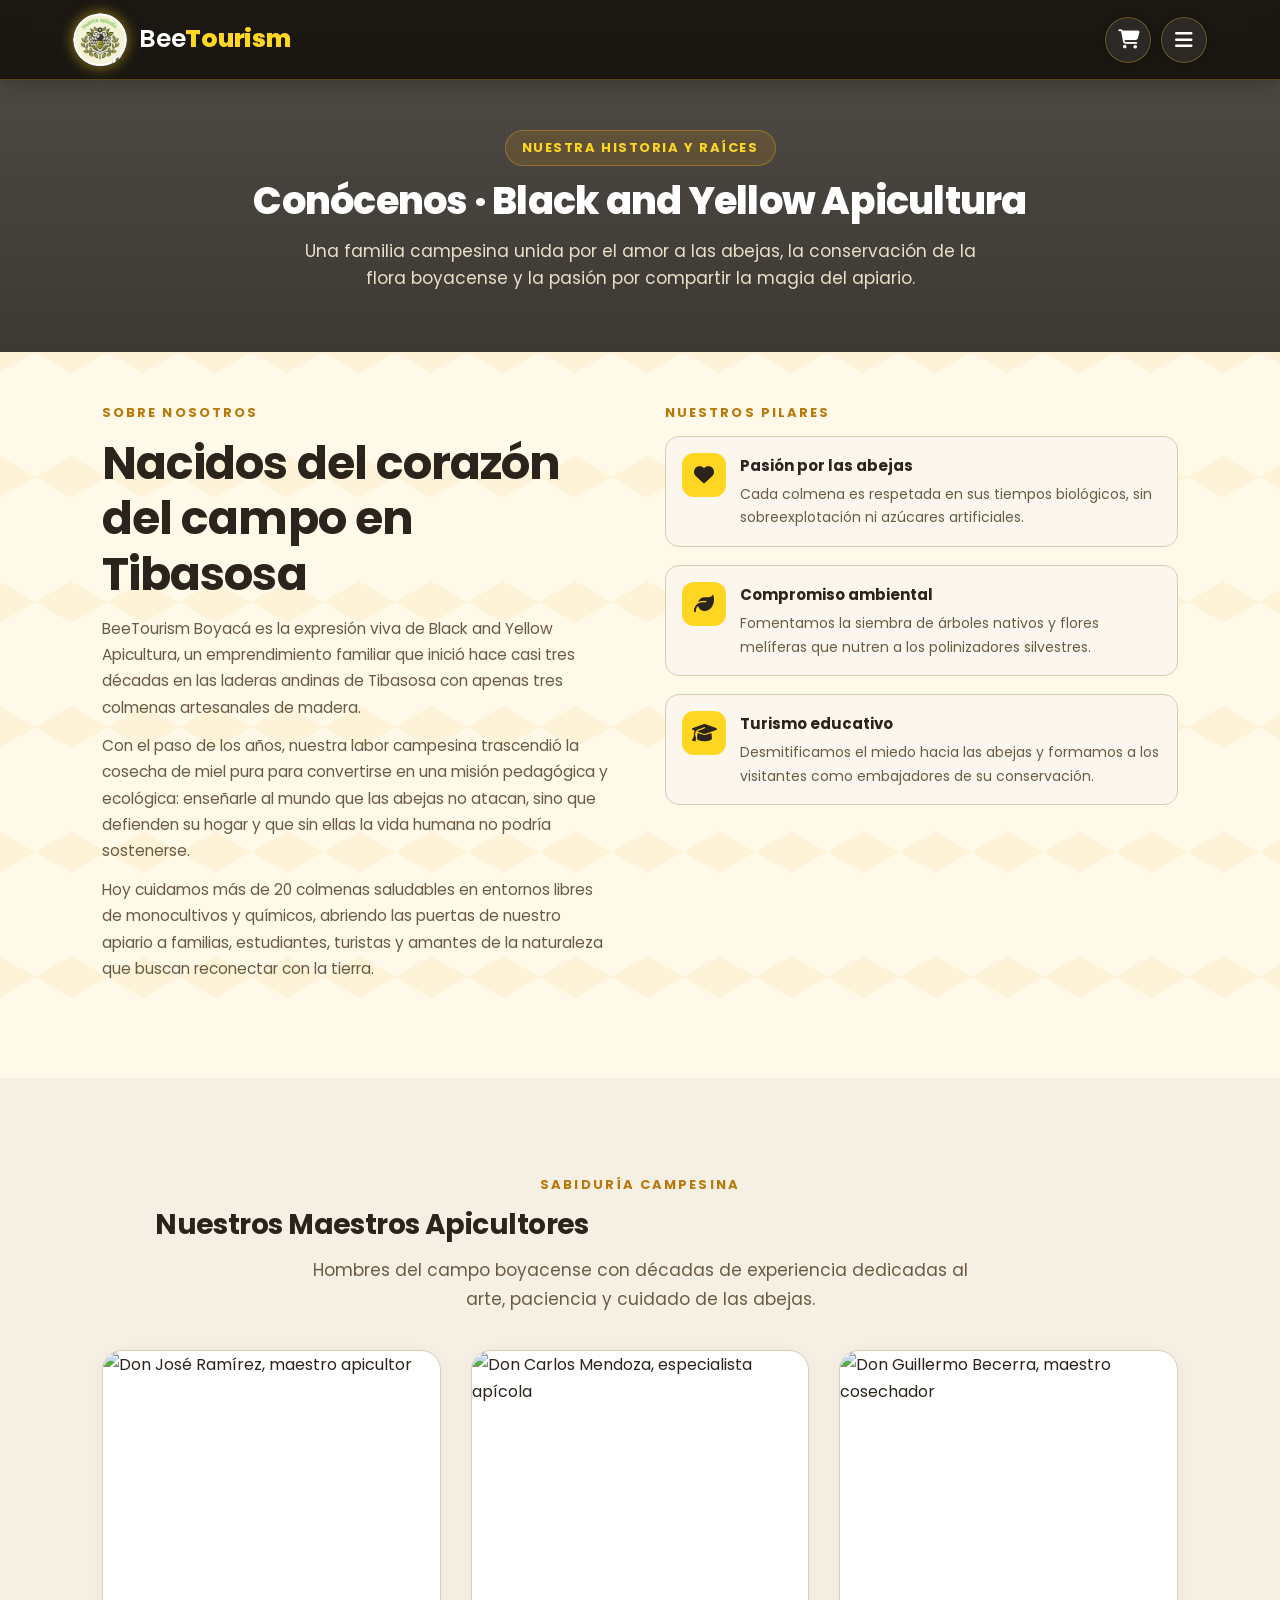
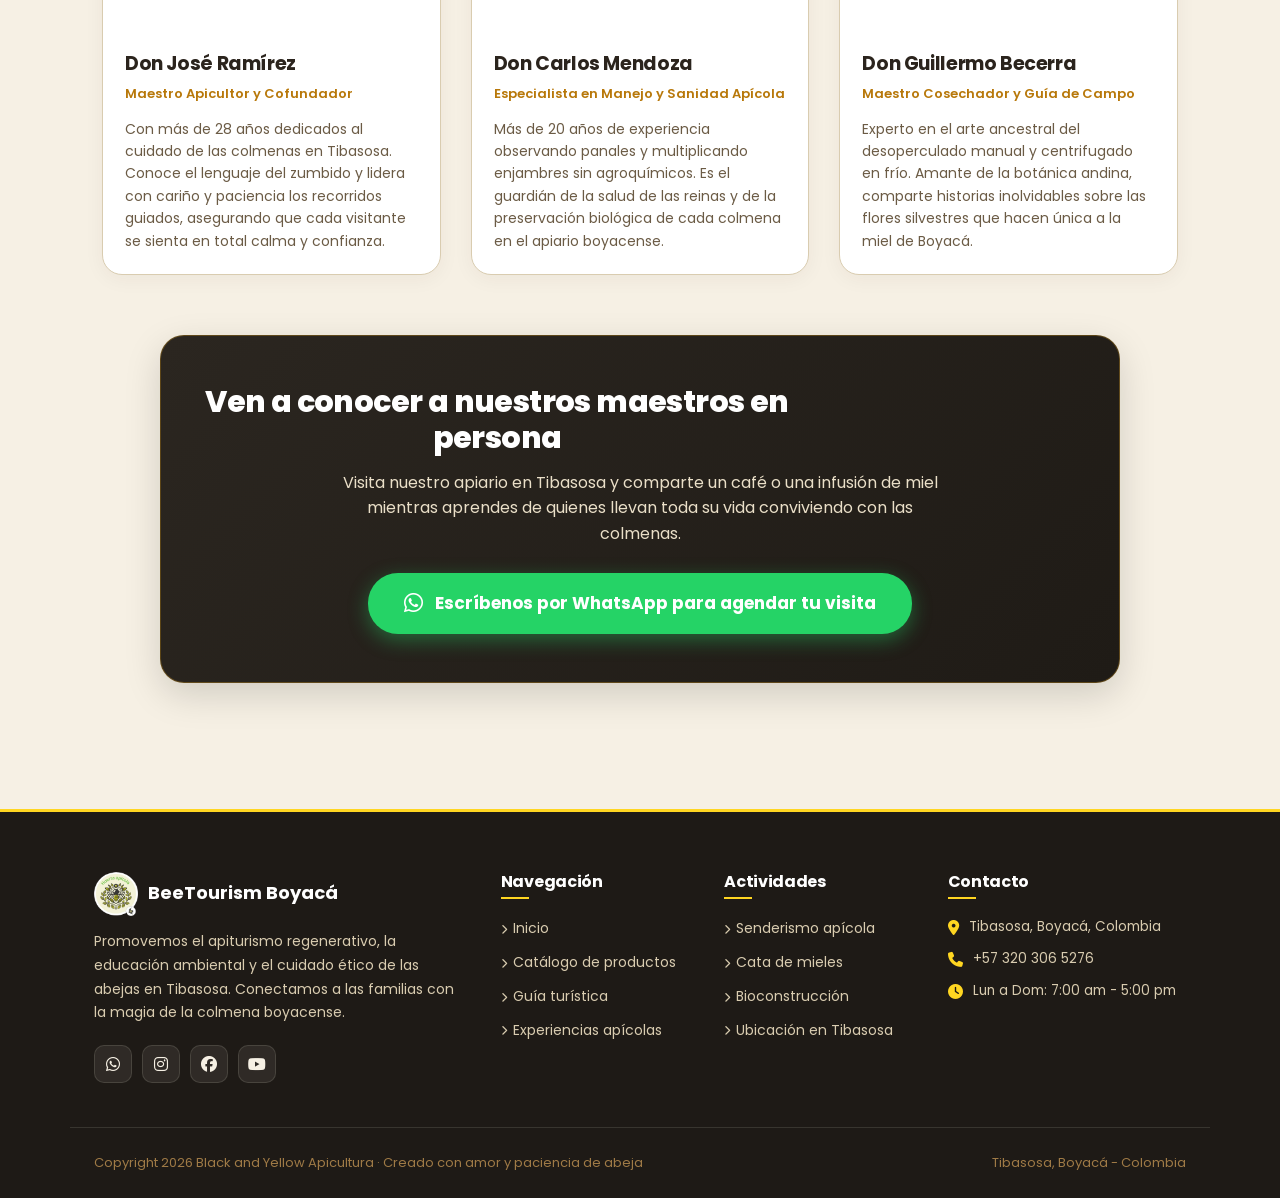
==== commit eab280ec: "mejoras visuales de la pagina" ====
--- a/conocenos.html
+++ b/conocenos.html
@@ -5,6 +5,7 @@
     <meta charset="utf-8">
     <meta name="viewport" content="width=device-width, initial-scale=1, viewport-fit=cover">
     <title>Conócenos · BeeTourism Boyacá</title>
+    <link rel="icon" type="image/png" href="IMG/logo.png">
     <meta name="description" content="Conoce la historia de Black and Yellow Apicultura y a nuestros maestros apicultores tradicionales en Tibasosa, Boyacá.">
     <link rel="preconnect" href="https://fonts.googleapis.com">
     <link rel="preconnect" href="https://fonts.gstatic.com" crossorigin>
@@ -16,18 +17,18 @@
 <body>
 
     <header id="navbar">
-        <a class="logo" href="BeeTourism.html" aria-label="BeeTourism inicio">
-            <img src="logo.png" alt="BeeTourism Boyacá Logo">
+        <a class="logo" href="index.html" aria-label="BeeTourism inicio">
+            <img src="IMG/logo.png" alt="BeeTourism Boyacá Logo">
             <span class="logo-text">Bee<strong>Tourism</strong></span>
         </a>
 
         <div class="nav-right">
             <button class="nav-btn cart-btn" id="oc" aria-label="Abrir carrito">
-                <i class="fa-solid fa-cart-shopping"></i>
+                <i class="fa-solid fa-cart-shopping" style="color:#fff ;"></i>
                 <b id="cn" data-n="0"></b>
             </button>
             <button class="nav-btn menu-btn" id="om" aria-label="Abrir menú">
-                <i class="fa-solid fa-bars"></i>
+                <i class="fa-solid fa-bars" style="color:#fff ;"></i>
             </button>
         </div>
     </header>
@@ -39,11 +40,11 @@
             <i class="fa-solid fa-xmark"></i>
         </button>
         <div class="side-logo">
-            <img src="logo.png" alt="BeeTourism Logo" style="width: 38px; height: auto;">
+            <img src="IMG/logo.png" alt="BeeTourism Logo" style="width: 38px; height: auto;">
             <span>BeeTourism</span>
         </div>
         <nav>
-            <a href="BeeTourism.html">
+            <a href="index.html">
                 <span class="nav-num">01</span>
                 Inicio
             </a>
@@ -191,7 +192,7 @@
         <div class="footer-top">
             <div class="footer-col">
                 <div class="footer-brand">
-                    <img src="logo.png" alt="BeeTourism Boyacá">
+                    <img src="IMG/logo.png" alt="BeeTourism Boyacá">
                     <span>BeeTourism Boyacá</span>
                 </div>
                 <p class="footer-desc">Promovemos el apiturismo regenerativo, la educación ambiental y el cuidado ético de las abejas en Tibasosa. Conectamos a las familias con la magia de la colmena boyacense.</p>
@@ -206,7 +207,7 @@
             <div class="footer-col">
                 <h4>Navegación</h4>
                 <ul class="footer-links">
-                    <li><a href="BeeTourism.html"><i class="fa-solid fa-chevron-right" style="font-size:10px;"></i> Inicio</a></li>
+                    <li><a href="index.html"><i class="fa-solid fa-chevron-right" style="font-size:10px;"></i> Inicio</a></li>
                     <li><a href="catalogo.html"><i class="fa-solid fa-chevron-right" style="font-size:10px;"></i> Catálogo de productos</a></li>
                     <li><a href="guia-turistica.html"><i class="fa-solid fa-chevron-right" style="font-size:10px;"></i> Guía turística</a></li>
                     <li><a href="experiencias.html"><i class="fa-solid fa-chevron-right" style="font-size:10px;"></i> Experiencias apícolas</a></li>
@@ -219,7 +220,7 @@
                     <li><a href="experiencias.html"><i class="fa-solid fa-chevron-right" style="font-size:10px;"></i> Senderismo apícola</a></li>
                     <li><a href="experiencias.html"><i class="fa-solid fa-chevron-right" style="font-size:10px;"></i> Cata de mieles</a></li>
                     <li><a href="experiencias.html"><i class="fa-solid fa-chevron-right" style="font-size:10px;"></i> Bioconstrucción</a></li>
-                    <li><a href="BeeTourism.html#contacto"><i class="fa-solid fa-chevron-right" style="font-size:10px;"></i> Ubicación en Tibasosa</a></li>
+                    <li><a href="index.html#contacto"><i class="fa-solid fa-chevron-right" style="font-size:10px;"></i> Ubicación en Tibasosa</a></li>
                 </ul>
             </div>
 
--- a/BeeTourism.css
+++ b/BeeTourism.css
@@ -1,10 +1,10 @@
 :root {
     --bg: #F6F0E4;
     --alt: #EADFC8;
-    --ink: #35302A;
-    --soft: #6B6254;
-    --honey: #d7b109;
-    --honey-d: #ffb623;
+    --ink: #2B241D;
+    --soft: #6B5B45;
+    --honey: #FFD621;
+    --honey-d: #B8780A;
     --card: #FBF7EE;
     --line: #D9CCB0;
     --green-wa: #25D366;
@@ -62,26 +62,34 @@
     left: 0;
     right: 0;
     z-index: 30;
-    background: rgba(5, 2, 0, 0.95);
-    border-bottom: 2px solid rgba(116, 79, 0, 0.2);
+    background: rgba(20, 16, 12, 0.88);
+    backdrop-filter: blur(10px);
+    -webkit-backdrop-filter: blur(10px);
+    border-bottom: 1px solid rgba(255, 214, 33, 0.25);
     display: flex;
     align-items: center;
     justify-content: space-between;
     height: 80px;
     padding: 0 28px;
-    box-shadow: 0 2px 16px rgba(53, 48, 42, 0.181);
+    box-shadow: 0 4px 20px rgba(0, 0, 0, 0.25);
 }
 
 .logo {
-    width: 68px;
-    display: flex;
-    align-items: center;
-    gap: 10px;
+    left: 45px;
+    position: relative;
+    display: flex;
+    align-items: center;
+    gap: 12px;
     text-decoration: none;
-    box-shadow: 0 2px 16px rgba(251, 250, 250, 0.434);
-}
-
-
+}
+
+.logo img {
+    width: 54px;
+    height: 54px;
+    object-fit: contain;
+    border-radius: 50%;
+    box-shadow: 0 0 14px rgba(255, 214, 33, 0.55);
+}
 
 .logo-text {
     font-size: 25px;
@@ -92,19 +100,21 @@
 
 .logo-text strong {
     font-weight: 800;
-    color: var(--honey-d);
+    color: var(--honey);
 }
 
 
 .nav-right {
     display: flex;
-    align-items: center;
-    gap: 8px;
+    right: 45px;
+    position: relative;
+    align-items: center;
+    gap: 10px;
 }
 
 .nav-btn {
-    background: none;
-    border: none;
+    background: rgba(255, 255, 255, 0.08);
+    border: 1px solid rgba(255, 214, 33, 0.28);
     width: 48px;
     height: 48px;
     border-radius: 12px;
@@ -112,39 +122,44 @@
     display: flex;
     align-items: center;
     justify-content: center;
-    color: var(--ink);
-    transition: background 0.2s, transform 0.2s;
+    color: #FFFFFF;
+    transition: all 0.25s ease;
     position: relative;
 }
 
 .nav-btn:hover {
-    background: var(--alt);
-    transform: scale(1.05);
+    background: var(--honey);
+    border-color: var(--honey);
+    color: #2B2620;
+    transform: translateY(-2px);
 }
 
 .cart-btn {
     position: relative;
-       background: #f3f7cd;
-    border: 1.5px solid var(--line);
     width: 46px;
     height: 46px;
-    border-radius: 12px;
+    border-radius: 30px;
     cursor: pointer;
     display: flex;
     align-items: center;
     justify-content: center;
-    color: var(--ink);
+    color: #FFFFFF;
     font-size: 19px;
     transition: all 0.25s ease;
-    box-shadow: 0 2px 6px rgba(195, 191, 187, 0.06);
+    box-shadow: 0 2px 8px rgba(0, 0, 0, 0.2);
 }
 
 .cart-btn:hover {
-    background: #FFFDF8;
+    background: var(--honey);
     border-color: var(--honey);
-    color: var(--honey-d);
+    color: #2B2620;
     transform: translateY(-2px);
-    box-shadow: 0 6px 16px rgba(229, 227, 222, 0.22);
+    box-shadow: 0 6px 16px rgba(255, 214, 33, 0.35);
+}
+
+.cart-btn:hover i,
+.menu-btn:hover i {
+    color: #2B2620 !important;
 }
 
 .cart-btn b {
@@ -173,27 +188,25 @@
 }
 
 .menu-btn {
-    background: #f3f7cd;
-    border: 1.5px solid var(--line);
     width: 46px;
     height: 46px;
-    border-radius: 12px;
+    border-radius: 30px;
     cursor: pointer;
     display: flex;
     align-items: center;
     justify-content: center;
-    color: var(--ink);
+    color: #FFFFFF;
     font-size: 20px;
     transition: all 0.25s ease;
-    box-shadow: 0 2px 6px rgba(53, 48, 42, 0.06);
+    box-shadow: 0 2px 8px rgba(0, 0, 0, 0.2);
 }
 
 .menu-btn:hover {
-    background: #FFFDF8;
+    background: var(--honey);
     border-color: var(--honey);
-    color: var(--honey-d);
+    color: #2B2620;
     transform: translateY(-2px);
-    box-shadow: 0 6px 16px rgba(227, 162, 26, 0.22);
+    box-shadow: 0 6px 16px rgba(255, 214, 33, 0.35);
 }
 
 .veil {
@@ -310,7 +323,7 @@
 }
 
 .cart-title {
-    font-size: 26px;
+    font-size: 20px;
     font-weight: 800;
     margin-bottom: 20px;
     display: flex;
@@ -335,7 +348,11 @@
 }
 
 .bg-alt {
-    background: var(--alt);
+    background-color: #fff9e9;
+    background-image:
+        linear-gradient(30deg, #f4af2817 12%, transparent 12.5%, transparent 87%, #f4af2817 87.5%),
+        linear-gradient(150deg, #f4af2817 12%, transparent 12.5%, transparent 87%, #f4af2817 87.5%);
+    background-size: 72px 125px;
 }
 
 .eyebrow {
@@ -351,7 +368,7 @@
 h2 {
     font-size: clamp(28px, 5vw, 46px);
     margin-bottom: 14px;
-    max-width: 20ch;
+    max-width: 30ch;
 }
 
 .lead {
@@ -364,7 +381,7 @@
 .rv {
     opacity: 0;
     transform: translateY(24px);
-    transition: opacity 0.8s, transform 0.8s cubic-bezier(0.2, 0.8, 0.2, 1);
+    transition: opacity 0.8s, transform 0.8s cubic-bezier(0.9, 0.8, 0.2, 1);
 }
 
 .rv.in {
@@ -435,8 +452,10 @@
 }
 
 .hero .btn-primary:hover {
-    background: var(--honey-d);
-    border-color: var(--honey-d);
+    background: #FFFFFF;
+    border-color: #FFFFFF;
+    color: #2B2620;
+    box-shadow: 0 8px 22px rgba(255, 214, 33, 0.35);
 }
 
 .hero .btn-outline {
@@ -472,6 +491,7 @@
         opacity: 0;
         transform: translateY(30px) scale(0.9);
     }
+
     to {
         opacity: 1;
         transform: none;
@@ -486,13 +506,33 @@
     animation: hexPop 0.6s cubic-bezier(0.2, 1.4, 0.4, 1) both;
 }
 
-.hc-hex:nth-child(1) { animation-delay: 0.1s; }
-.hc-hex:nth-child(2) { animation-delay: 0.2s; }
-.hc-hex:nth-child(3) { animation-delay: 0.3s; }
-.hc-hex:nth-child(4) { animation-delay: 0.15s; }
-.hc-hex:nth-child(5) { animation-delay: 0.25s; }
-.hc-hex:nth-child(6) { animation-delay: 0.35s; }
-.hc-hex:nth-child(7) { animation-delay: 0.4s; }
+.hc-hex:nth-child(1) {
+    animation-delay: 0.1s;
+}
+
+.hc-hex:nth-child(2) {
+    animation-delay: 0.2s;
+}
+
+.hc-hex:nth-child(3) {
+    animation-delay: 0.3s;
+}
+
+.hc-hex:nth-child(4) {
+    animation-delay: 0.15s;
+}
+
+.hc-hex:nth-child(5) {
+    animation-delay: 0.25s;
+}
+
+.hc-hex:nth-child(6) {
+    animation-delay: 0.35s;
+}
+
+.hc-hex:nth-child(7) {
+    animation-delay: 0.4s;
+}
 
 @keyframes hexPop {
     from {
@@ -698,7 +738,7 @@
 }
 
 .wrap-wide {
-    max-width: 1320px;
+    max-width: 1120px;
     margin: 0 auto;
     padding: 0 22px;
 }
@@ -707,7 +747,11 @@
     position: relative;
     display: flex;
     align-items: center;
+    justify-content: center;
     gap: 0;
+    max-width: 1080px;
+    margin: 0 auto;
+    padding: 0 34px;
 }
 
 .carousel-stage .arrow-btn {
@@ -715,11 +759,11 @@
     top: 50%;
     transform: translateY(-50%);
     z-index: 5;
-    width: 50px;
-    height: 50px;
+    width: 48px;
+    height: 48px;
     border-radius: 50%;
     border: 2px solid var(--ink);
-    background: var(--card);
+    background: #FFFFFF;
     color: var(--ink);
     cursor: pointer;
     display: flex;
@@ -730,11 +774,11 @@
 }
 
 .carousel-stage .arrow-left {
-    left: -16px;
+    left: -6px;
 }
 
 .carousel-stage .arrow-right {
-    right: -16px;
+    right: -6px;
 }
 
 .carousel-stage .arrow-btn:hover {
@@ -748,7 +792,7 @@
     display: flex;
     gap: 8px;
     justify-content: center;
-    margin-top: 20px;
+    margin-top: 22px;
 }
 
 .dot {
@@ -774,10 +818,11 @@
 
 .track {
     display: flex;
-    gap: 22px;
+    gap: 24px;
     overflow-x: auto;
     scroll-snap-type: x mandatory;
-    padding: 6px 4px 18px;
+    scroll-padding: 0 6px;
+    padding: 12px 6px 24px;
     scrollbar-width: none;
     transition: scroll 0.5s;
 }
@@ -787,33 +832,39 @@
 }
 
 .slide {
-    flex: 0 0 min(80%, 320px);
+    flex: 0 0 calc((100% - 48px) / 3);
+    min-width: 0;
     scroll-snap-align: start;
     background: var(--card);
     border: 1px solid var(--line);
     border-radius: 22px;
     padding: 22px;
-    display: grid;
+    display: flex;
+    flex-direction: column;
     gap: 10px;
-    transition: transform 0.3s, border-color 0.3s, box-shadow 0.3s;
+    box-shadow: 0 6px 20px rgba(53, 48, 42, 0.06);
+    transition: transform 0.3s ease, border-color 0.3s ease, box-shadow 0.3s ease;
 }
 
 .slide:hover {
     transform: translateY(-6px);
     border-color: var(--honey);
-    box-shadow: 0 10px 30px rgba(227, 162, 26, 0.2);
+    box-shadow: 0 14px 32px rgba(227, 162, 26, 0.2);
 }
 
 .ph {
-    aspect-ratio: 4 / 3;
+    width: 100%;
+    aspect-ratio: 1 / 1;
     background: linear-gradient(135deg, var(--alt), var(--line));
-    border-radius: 14px;
+    border-radius: 16px;
     display: flex;
     align-items: center;
     justify-content: center;
     font-size: 64px;
     position: relative;
     overflow: hidden;
+    margin-bottom: 4px;
+    border: 1px solid var(--line);
 }
 
 .ph::after {
@@ -828,6 +879,10 @@
     clip-path: polygon(50% 0%, 100% 25%, 100% 75%, 50% 100%, 0% 75%, 0% 25%);
 }
 
+.slide:hover .ph .product-image {
+    transform: scale(1.06);
+}
+
 .slide h3 {
     font-size: 19px;
     font-weight: 700;
@@ -836,6 +891,7 @@
 .slide p {
     font-size: 14px;
     color: var(--soft);
+    flex: 1;
 }
 
 .row {
@@ -874,17 +930,21 @@
     background: var(--honey);
     color: #2B2620;
     border: none;
-    padding: 11px 18px;
+    padding: 10px 18px;
     border-radius: 30px;
     font-weight: 700;
     font-size: 14px;
     cursor: pointer;
-    transition: transform 0.15s, background 0.2s;
+    transition: transform 0.15s, background 0.2s, color 0.2s;
     font-family: 'Poppins', sans-serif;
+    display: inline-flex;
+    align-items: center;
+    justify-content: center;
+    gap: 6px;
 }
 
 .add:hover {
-    transform: scale(1.06);
+    transform: scale(1.04);
     background: var(--honey-d);
     color: white;
 }
@@ -893,18 +953,21 @@
     opacity: 0.45;
     cursor: not-allowed;
     transform: none;
+    width: 100%;
+    margin-top: 6px;
 }
 
 .chips {
     display: flex;
-    gap: 8px;
+    gap: 10px;
     flex-wrap: wrap;
-    margin-bottom: 28px;
+    justify-content: center;
+    margin-bottom: 34px;
 }
 
 .chip {
     border: 2px solid var(--line);
-    background: none;
+    background: #FFFFFF;
     color: var(--ink);
     padding: 9px 20px;
     border-radius: 30px;
@@ -928,12 +991,15 @@
 
 .cgrid {
     display: grid;
-    grid-template-columns: repeat(auto-fill, minmax(260px, 1fr));
-    gap: 22px;
+    grid-template-columns: repeat(auto-fit, minmax(260px, 310px));
+    gap: 26px;
+    justify-content: center;
+    margin: 0 auto;
 }
 
 .cgrid .slide {
     flex: none;
+    width: 100%;
 }
 
 .exp-grid {
@@ -941,6 +1007,137 @@
     grid-template-columns: repeat(auto-fit, minmax(280px, 1fr));
     gap: 22px;
     margin-bottom: 40px;
+}
+
+.exp-contenedor {
+    display: grid;
+    grid-template-columns: 0.95fr 1.25fr;
+    gap: 28px;
+    align-items: stretch;
+    margin-bottom: 40px;
+}
+
+.exp-banner-img {
+    position: relative;
+    border-radius: 22px;
+    overflow: hidden;
+    border: 2px solid var(--line);
+    min-height: 420px;
+    box-shadow: 0 8px 24px rgba(53, 48, 42, 0.1);
+}
+
+.exp-banner-img img {
+    width: 100%;
+    height: 100%;
+    object-fit: cover;
+    display: block;
+    transition: transform 0.5s ease;
+}
+
+.exp-banner-img:hover img {
+    transform: scale(1.04);
+}
+
+.exp-banner-texto {
+    position: absolute;
+    bottom: 0;
+    left: 0;
+    right: 0;
+    padding: 28px 24px;
+    background: linear-gradient(to top, rgba(30, 26, 20, 0.92) 0%, rgba(30, 26, 20, 0.55) 65%, transparent 100%);
+    color: #FFFFFF;
+}
+
+.exp-banner-texto span {
+    display: inline-block;
+    background: var(--honey);
+    color: #2B2620;
+    font-size: 12px;
+    font-weight: 700;
+    padding: 4px 12px;
+    border-radius: 20px;
+    margin-bottom: 10px;
+}
+
+.exp-banner-texto h3 {
+    font-size: 22px;
+    font-weight: 800;
+    margin-bottom: 6px;
+    color: #FFFFFF;
+}
+
+.exp-banner-texto p {
+    font-size: 14px;
+    color: #EADFC8;
+    line-height: 1.5;
+}
+
+.exp-lista {
+    display: flex;
+    flex-direction: column;
+    gap: 18px;
+    justify-content: space-between;
+}
+
+.exp-item {
+    background: var(--card);
+    border: 1px solid var(--line);
+    border-radius: 20px;
+    padding: 18px;
+    display: flex;
+    align-items: center;
+    gap: 18px;
+    transition: transform 0.3s, border-color 0.3s, box-shadow 0.3s;
+}
+
+.exp-item:hover {
+    transform: translateX(6px);
+    border-color: var(--honey);
+    box-shadow: 0 8px 24px rgba(227, 162, 26, 0.16);
+}
+
+.exp-item-img {
+    width: 115px;
+    height: 115px;
+    border-radius: 14px;
+    object-fit: cover;
+    flex-shrink: 0;
+    border: 1px solid var(--line);
+}
+
+.exp-item-info {
+    flex: 1;
+}
+
+.exp-item-encabezado {
+    display: flex;
+    align-items: center;
+    gap: 10px;
+    margin-bottom: 6px;
+}
+
+.exp-item-encabezado .hex {
+    width: 34px;
+    height: 38px;
+    clip-path: polygon(50% 0%, 100% 25%, 100% 75%, 50% 100%, 0% 75%, 0% 25%);
+    display: flex;
+    align-items: center;
+    justify-content: center;
+    font-size: 15px;
+    font-weight: 800;
+    flex-shrink: 0;
+}
+
+.exp-item-info h3 {
+    font-size: 18px;
+    font-weight: 700;
+    color: var(--ink);
+}
+
+.exp-item-info p {
+    color: var(--soft);
+    font-size: 14px;
+    line-height: 1.55;
 }
 
 .card {
@@ -1189,6 +1386,12 @@
     justify-content: center;
     color: #2B2620;
     flex-shrink: 0;
+}
+
+.info-icon i,
+.valor-icon i,
+.cinfo-icon i {
+    color: #2B241D !important;
 }
 
 .cinfo small {
@@ -1318,7 +1521,6 @@
     display: flex;
     align-items: center;
     gap: 6px;
-    margin-top: 8px;
 }
 
 .qty-control button {
@@ -1615,7 +1817,7 @@
     align-items: center;
     flex-wrap: wrap;
     gap: 12px;
-    color: #A99E8F;
+    color: #9f7a46;
     font-size: 13px;
 }
 
@@ -1657,38 +1859,53 @@
 
 .importance-grid {
     display: grid;
-    grid-template-columns: repeat(auto-fit, minmax(260px, 1fr));
-    gap: 24px;
+    grid-template-columns: repeat(auto-fit, minmax(300px, 1fr));
+    gap: 28px;
     margin-top: 36px;
 }
 
 .importance-card {
     background: #FFFFFF;
     border: 1px solid var(--line);
-    border-radius: 18px;
-    padding: 28px 24px;
-    box-shadow: 0 4px 16px rgba(53, 48, 42, 0.05);
-    transition: transform 0.25s ease, border-color 0.25s ease;
+    border-radius: 20px;
+    padding: 20px;
+    display: flex;
+    flex-direction: column;
+    box-shadow: 0 6px 20px rgba(53, 48, 42, 0.06);
+    transition: transform 0.3s ease, border-color 0.3s ease, box-shadow 0.3s ease;
 }
 
 .importance-card:hover {
-    transform: translateY(-4px);
+    transform: translateY(-6px);
     border-color: var(--honey);
-    box-shadow: 0 10px 26px rgba(227, 162, 26, 0.14);
+    box-shadow: 0 14px 32px rgba(227, 162, 26, 0.18);
 }
 
 .importance-icon {
-    width: 290px;
-    height: 260px;
-    border-radius: 4px;
+    width: 100%;
+    aspect-ratio: 1 / 1;
+    border-radius: 14px;
     background: var(--bg);
     border: 1px solid var(--line);
-    display: flex;
-    align-items: center;
-    justify-content: center;
-    font-size: 24px;
-    color: var(--honey-d);
+    overflow: hidden;
+    display: flex;
+    align-items: center;
+    justify-content: center;
     margin-bottom: 18px;
+    box-shadow: 0 4px 14px rgba(53, 48, 42, 0.08);
+}
+
+.importance-icon img {
+    width: 100%;
+    height: 100%;
+    object-fit: cover;
+    object-position: center;
+    display: block;
+    transition: transform 0.45s cubic-bezier(0.2, 0.8, 0.2, 1);
+}
+
+.importance-card:hover .importance-icon img {
+    transform: scale(1.06);
 }
 
 .importance-card h3 {
@@ -2022,8 +2239,27 @@
 }
 
 @media (max-width: 900px) {
+    .track .slide {
+        flex: 0 0 calc((100% - 24px) / 2);
+    }
+
     .footer-top {
         grid-template-columns: 1fr 1fr;
+    }
+}
+
+@media (max-width: 600px) {
+    .track .slide {
+        flex: 0 0 100%;
+    }
+
+    .footer-top {
+        grid-template-columns: 1fr;
+    }
+
+    .footer-bottom {
+        flex-direction: column;
+        text-align: center;
     }
 }
 
@@ -2062,6 +2298,14 @@
         grid-template-columns: 1fr;
     }
 
+    .exp-contenedor {
+        grid-template-columns: 1fr;
+    }
+
+    .exp-banner-img {
+        min-height: 300px;
+    }
+
     .cluster {
         height: 260px;
         order: -1;
@@ -2110,6 +2354,24 @@
 }
 
 @media (max-width: 600px) {
+    .logo {
+        left: 0;
+    }
+
+    .nav-right {
+        right: 0;
+    }
+
+    .exp-item {
+        flex-direction: column;
+        align-items: flex-start;
+    }
+
+    .exp-item-img {
+        width: 100%;
+        height: 180px;
+    }
+
     .footer-top {
         grid-template-columns: 1fr;
     }
@@ -2136,8 +2398,10 @@
     width: 100%;
     height: 100%;
     object-fit: cover;
+    object-position: center;
     display: block;
     position: absolute;
     inset: 0;
-    border-radius: 14px;
-}
+    border-radius: 15px;
+    transition: transform 0.45s cubic-bezier(0.2, 0.8, 0.2, 1);
+}
